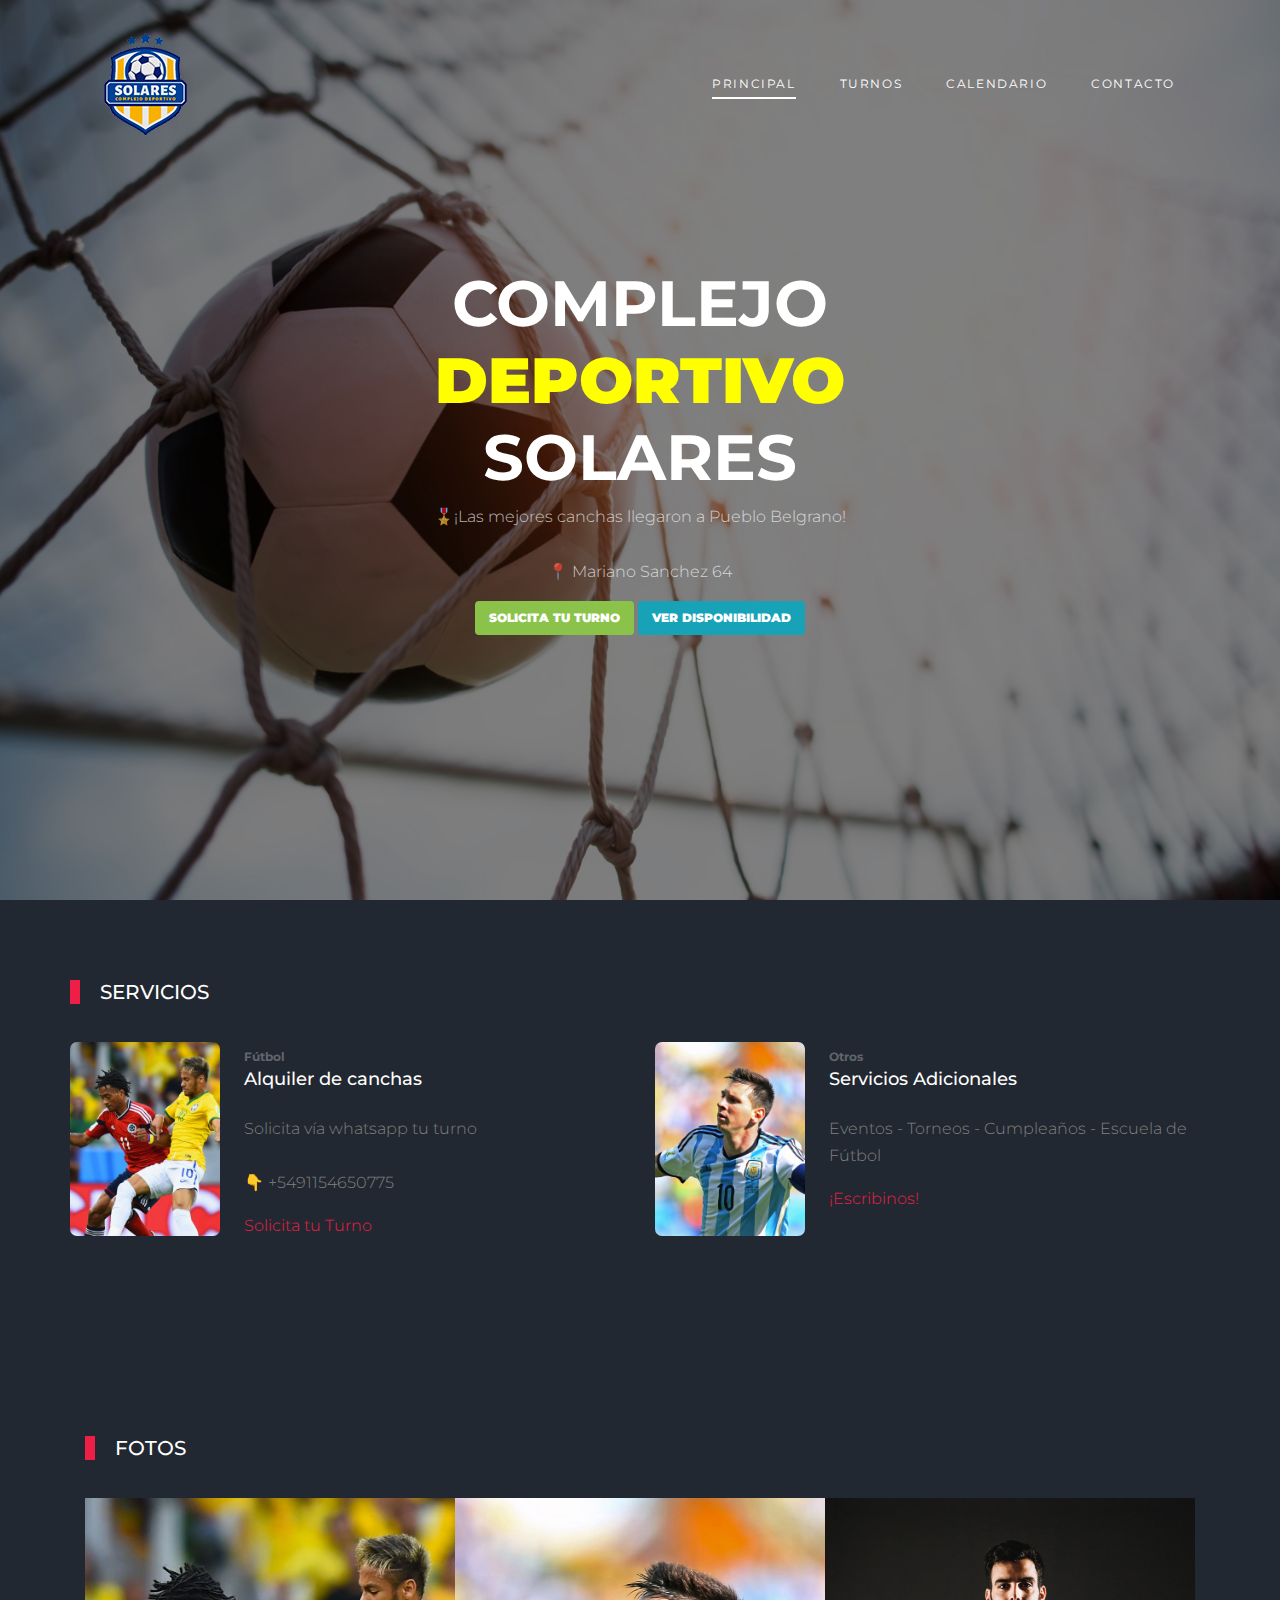
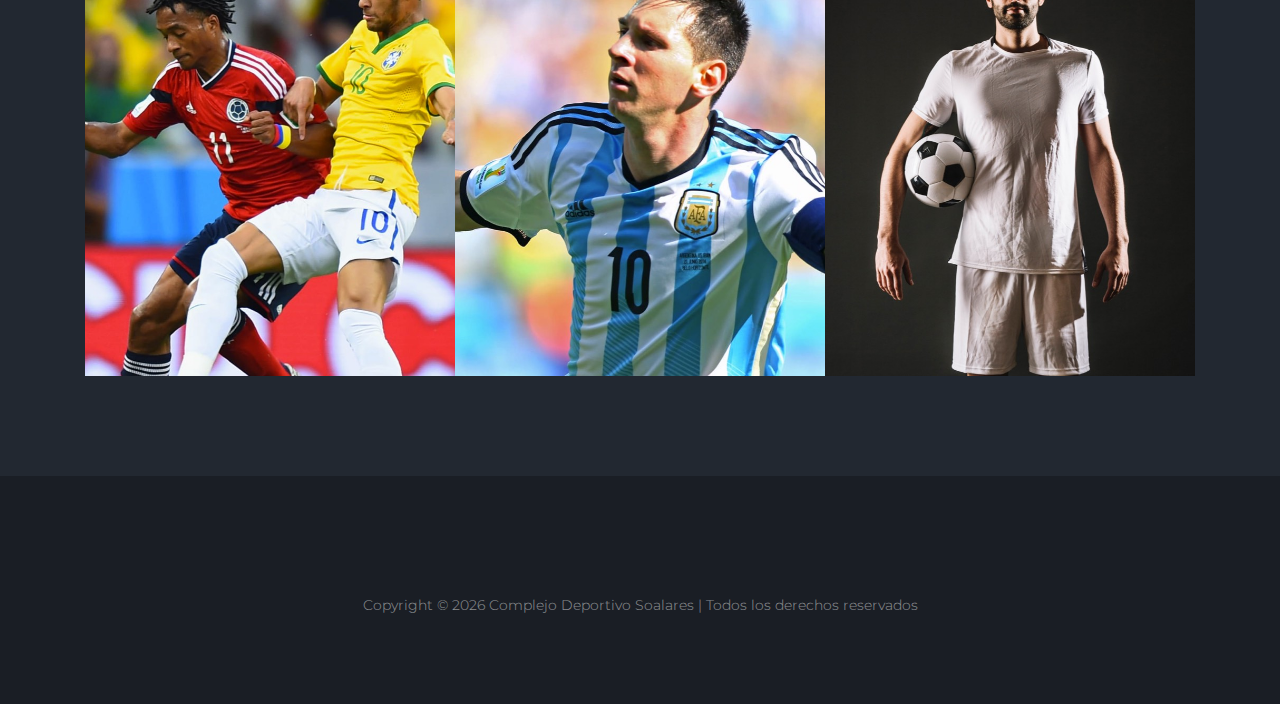
==== index.html @ d0547362 "Add All Project - Complejo Deportivo Solares" ====
<!DOCTYPE html>
<html lang="en">

<head>
  <title>Complejo Deportivo Solares</title>
  <meta charset="utf-8">
  <meta name="viewport" content="width=device-width, initial-scale=1, shrink-to-fit=no">


  <link href="https://fonts.googleapis.com/css2?family=Montserrat:wght@400;700&display=swap" rel="stylesheet">

  <link rel="stylesheet" href="fonts/icomoon/style.css">

  <link rel="stylesheet" href="css/bootstrap/bootstrap.css">
  <link rel="stylesheet" href="css/jquery-ui.css">
  <link rel="stylesheet" href="css/owl.carousel.min.css">
  <link rel="stylesheet" href="css/owl.theme.default.min.css">
  <link rel="stylesheet" href="css/owl.theme.default.min.css">

  <link rel="stylesheet" href="css/jquery.fancybox.min.css">

  <link rel="stylesheet" href="css/bootstrap-datepicker.css">

  <link rel="stylesheet" href="fonts/flaticon/font/flaticon.css">

  <link rel="stylesheet" href="css/aos.css">

  <link rel="stylesheet" href="css/style.css">



</head>

<body>

  <div class="site-wrap">

    <div class="site-mobile-menu site-navbar-target">
      <div class="site-mobile-menu-header">
        <div class="site-mobile-menu-close">
          <span class="icon-close2 js-menu-toggle"></span>
        </div>
      </div>
      <div class="site-mobile-menu-body"></div>
    </div>


    <header class="site-navbar py-4" role="banner">

      <div class="container">
        <div class="d-flex align-items-center">
          <div class="site-logo">
            <a href="index.html">
              <img src="images/logo120.png" alt="Logo">
            </a>
          </div>

          <div class="ml-auto">
            <nav class="site-navigation position-relative text-right" role="navigation">
              <ul class="site-menu main-menu js-clone-nav mr-auto d-none d-lg-block">
                <li class="active"><a href="index.html" class="nav-link">Principal</a></li>
                <li><a href="https://api.whatsapp.com/send?phone=5491154650775&text=Hola,%20+quisiera+reservar+una+Cancha" class="nav-link" target="_blank">Turnos</a></li>
                <li><a href="calendar.html" class="nav-link" target="_blank">Calendario</a></li>
                <li><a href="contact.html" class="nav-link">Contacto</a></li>
              </ul>
            </nav>

            <a href="#" class="d-inline-block d-lg-none site-menu-toggle js-menu-toggle text-black float-right text-white"><span
                class="icon-menu h3 text-white"></span></a>
          </div>

        </div>
      </div>

    </header>

    <div class="hero overlay" style="background-image: url('images/bg_3.jpg');">
      <div class="container">
        <div class="row align-items-center">
          <div class="col-lg-5 mx-auto text-center">
            <h1 class="text-white">COMPLEJO <strong style="color: yellow">DEPORTIVO</strong> SOLARES</h1>
            <p>🎖️¡Las mejores canchas llegaron a Pueblo Belgrano! <br> <br>
              📍 Mariano Sanchez 64</p>

            <a href="https://api.whatsapp.com/send?phone=5491154650775&text=Hola,%20+quisiera+reservar+una+Cancha" class="btn btn-success" style="color: white" target="_blank"> SOLICITA TU TURNO</a>
            <a href="calendar.html" class="btn btn-info" style="color: white" target="_blank"> VER DISPONIBILIDAD</a>


          </div>
        </div>
      </div>
    </div>

    
    
<!--    <div class="container">
      

      <div class="row">
        <div class="col-lg-12">
          
          <div class="d-flex team-vs">
            <span class="score">4-1</span>
            <div class="team-1 w-50">
              <div class="team-details w-100 text-center">
                <img src="images/logo_1.png" alt="Image" class="img-fluid">
                <h3>LA LEGA <span>(win)</span></h3>
                <ul class="list-unstyled">
                  <li>Anja Landry (7)</li>
                  <li>Eadie Salinas (12)</li>
                  <li>Ashton Allen (10)</li>
                  <li>Baxter Metcalfe (5)</li>
                </ul>
              </div>
            </div>
            <div class="team-2 w-50">
              <div class="team-details w-100 text-center">
                <img src="images/logo_2.png" alt="Image" class="img-fluid">
                <h3>JUVENDU <span>(loss)</span></h3>
                <ul class="list-unstyled">
                  <li>Macauly Green (3)</li>
                  <li>Arham Stark (8)</li>
                  <li>Stephan Murillo (9)</li>
                  <li>Ned Ritter (5)</li>
                </ul>
              </div>
            </div>
          </div>
        </div>
      </div>
    </div>-->

    <div class="container site-section">
      <div class="row">
        <div class="col-6 title-section">
          <h2 class="heading">SERVICIOS</h2>
        </div>
      </div>
      <div class="row">
        <div class="col-lg-6">
          <div class="custom-media d-flex">
            <div class="img mr-4">
              <img src="images/img_1.jpg" alt="Image" class="img-fluid">
            </div>
            <div class="text">
              <span class="meta">Fútbol</span>
              <h3 class="mb-4"><a href="#">Alquiler de canchas</a></h3>
              <p>Solicita vía whatsapp tu turno <br><br>
                👇 +5491154650775</p>
              <p><a href="https://api.whatsapp.com/send?phone=5491154650775&text=Hola,%20+quisiera+reservar+una+Cancha" target="_blank">Solicita tu Turno</a></p>
            </div>
          </div>
        </div>
        <div class="col-lg-6">
          <div class="custom-media d-flex">
            <div class="img mr-4">
              <img src="images/img_3.jpg" alt="Image" class="img-fluid">
            </div>
            <div class="text">
              <span class="meta">Otros</span>
              <h3 class="mb-4"><a href="#">Servicios Adicionales</a></h3>
              <p>Eventos - Torneos - Cumpleaños - Escuela de Fútbol</p>
              <p><a href="https://api.whatsapp.com/send?phone=5491154650775&text=Hola,%20+quisiera+consultar+por" target="_blank">¡Escribinos!</a></p>
            </div>
          </div>
        </div>
      </div>
    </div>
  

    <div class="latest-news">
      <div class="container">
        <div class="row">
          <div class="col-12 title-section">
            <h2 class="heading">FOTOS</h2>
          </div>
        </div>
        <div class="row no-gutters">
          <div class="col-md-4">
            <div class="post-entry">
              <a>
                <img src="images/img_1.jpg" alt="Image" class="img-fluid">
              </a>
            </div>
          </div>
          <div class="col-md-4">
            <div class="post-entry">
              <a>
                <img src="images/img_3.jpg" alt="Image" class="img-fluid">
              </a>
            </div>
          </div>
          <div class="col-md-4">
            <div class="post-entry">
              <a>
                <img src="images/img_2.jpg" alt="Image" class="img-fluid">
              </a>
            </div>
          </div>
        </div>

      </div>
    </div>
    
<!--    <div class="site-section bg-dark">
      <div class="container">
        <div class="row">
          <div class="col-lg-6">
            <div class="widget-next-match">
              <div class="widget-title">
                <h3>Next Match</h3>
              </div>
              <div class="widget-body mb-3">
                <div class="widget-vs">
                  <div class="d-flex align-items-center justify-content-around justify-content-between w-100">
                    <div class="team-1 text-center">
                      <img src="images/logo_1.png" alt="Image">
                      <h3>Football League</h3>
                    </div>
                    <div>
                      <span class="vs"><span>VS</span></span>
                    </div>
                    <div class="team-2 text-center">
                      <img src="images/logo_2.png" alt="Image">
                      <h3>Soccer</h3>
                    </div>
                  </div>
                </div>
              </div>

              <div class="text-center widget-vs-contents mb-4">
                <h4>World Cup League</h4>
                <p class="mb-5">
                  <span class="d-block">December 20th, 2020</span>
                  <span class="d-block">9:30 AM GMT+0</span>
                  <strong class="text-primary">New Euro Arena</strong>
                </p>

                <div id="date-countdown2" class="pb-1"></div>
              </div>
            </div>
          </div>
          <div class="col-lg-6">
            
            <div class="widget-next-match">
              <table class="table custom-table">
                <thead>
                  <tr>
                    <th>P</th>
                    <th>Team</th>
                    <th>W</th>
                    <th>D</th>
                    <th>L</th>
                    <th>PTS</th>
                  </tr>
                </thead>
                <tbody>
                  <tr>
                    <td>1</td>
                    <td><strong class="text-white">Football League</strong></td>
                    <td>22</td>
                    <td>3</td>
                    <td>2</td>
                    <td>140</td>
                  </tr>
                  <tr>
                    <td>2</td>
                    <td><strong class="text-white">Soccer</strong></td>
                    <td>22</td>
                    <td>3</td>
                    <td>2</td>
                    <td>140</td>
                  </tr>
                  <tr>
                    <td>3</td>
                    <td><strong class="text-white">Juvendo</strong></td>
                    <td>22</td>
                    <td>3</td>
                    <td>2</td>
                    <td>140</td>
                  </tr>
                  <tr>
                    <td>4</td>
                    <td><strong class="text-white">French Football League</strong></td>
                    <td>22</td>
                    <td>3</td>
                    <td>2</td>
                    <td>140</td>
                  </tr>
                  <tr>
                    <td>5</td>
                    <td><strong class="text-white">Legia Abante</strong></td>
                    <td>22</td>
                    <td>3</td>
                    <td>2</td>
                    <td>140</td>
                  </tr>
                  <tr>
                    <td>6</td>
                    <td><strong class="text-white">Gliwice League</strong></td>
                    <td>22</td>
                    <td>3</td>
                    <td>2</td>
                    <td>140</td>
                  </tr>
                  <tr>
                    <td>7</td>
                    <td><strong class="text-white">Cornika</strong></td>
                    <td>22</td>
                    <td>3</td>
                    <td>2</td>
                    <td>140</td>
                  </tr>
                  <tr>
                    <td>8</td>
                    <td><strong class="text-white">Gravity Smash</strong></td>
                    <td>22</td>
                    <td>3</td>
                    <td>2</td>
                    <td>140</td>
                  </tr>
                </tbody>
              </table>
            </div>

          </div>
        </div>
      </div>
    </div> &lt;!&ndash; .site-section &ndash;&gt;

    <div class="site-section">
      <div class="container">
        <div class="row">
          <div class="col-6 title-section">
            <h2 class="heading">Videos</h2>
          </div>
          <div class="col-6 text-right">
            <div class="custom-nav">
            <a href="#" class="js-custom-prev-v2"><span class="icon-keyboard_arrow_left"></span></a>
            <span></span>
            <a href="#" class="js-custom-next-v2"><span class="icon-keyboard_arrow_right"></span></a>
            </div>
          </div>
        </div>


        <div class="owl-4-slider owl-carousel">
          <div class="item">
            <div class="video-media">
              <img src="images/img_1.jpg" alt="Image" class="img-fluid">
              <a href="https://vimeo.com/139714818" class="d-flex play-button align-items-center" data-fancybox>
                <span class="icon mr-3">
                  <span class="icon-play"></span>
                </span>
                <div class="caption">
                  <h3 class="m-0">Dogba set for Juvendu return?</h3>
                </div>
              </a>
            </div>
          </div>
          <div class="item">
            <div class="video-media">
              <img src="images/img_2.jpg" alt="Image" class="img-fluid">
              <a href="https://vimeo.com/139714818" class="d-flex play-button align-items-center" data-fancybox>
                <span class="icon mr-3">
                  <span class="icon-play"></span>
                </span>
                <div class="caption">
                  <h3 class="m-0">Kai Nets Double To Secure Comfortable Away Win</h3>
                </div>
              </a>
            </div>
          </div>
          <div class="item">
            <div class="video-media">
              <img src="images/img_3.jpg" alt="Image" class="img-fluid">
              <a href="https://vimeo.com/139714818" class="d-flex play-button align-items-center" data-fancybox>
                <span class="icon mr-3">
                  <span class="icon-play"></span>
                </span>
                <div class="caption">
                  <h3 class="m-0">Romolu to stay at Real Nadrid?</h3>
                </div>
              </a>
            </div>
          </div>

          <div class="item">
            <div class="video-media">
              <img src="images/img_1.jpg" alt="Image" class="img-fluid">
              <a href="https://vimeo.com/139714818" class="d-flex play-button align-items-center" data-fancybox>
                <span class="icon mr-3">
                  <span class="icon-play"></span>
                </span>
                <div class="caption">
                  <h3 class="m-0">Dogba set for Juvendu return?</h3>
                </div>
              </a>
            </div>
          </div>
          <div class="item">
            <div class="video-media">
              <img src="images/img_2.jpg" alt="Image" class="img-fluid">
              <a href="https://vimeo.com/139714818" class="d-flex play-button align-items-center" data-fancybox>
                <span class="icon mr-3">
                  <span class="icon-play"></span>
                </span>
                <div class="caption">
                  <h3 class="m-0">Kai Nets Double To Secure Comfortable Away Win</h3>
                </div>
              </a>
            </div>
          </div>
          <div class="item">
            <div class="video-media">
              <img src="images/img_3.jpg" alt="Image" class="img-fluid">
              <a href="https://vimeo.com/139714818" class="d-flex play-button align-items-center" data-fancybox>
                <span class="icon mr-3">
                  <span class="icon-play"></span>
                </span>
                <div class="caption">
                  <h3 class="m-0">Romolu to stay at Real Nadrid?</h3>
                </div>
              </a>
            </div>
          </div>

        </div>

      </div>
    </div>-->



    <footer class="footer-section">
      <div class="container">
        <!--<div class="row">
          <div class="col-lg-3">
            <div class="widget mb-3">
              <h3>News</h3>
              <ul class="list-unstyled links">
                <li><a href="#">All</a></li>
                <li><a href="#">Club News</a></li>
                <li><a href="#">Media Center</a></li>
                <li><a href="#">Video</a></li>
                <li><a href="#">RSS</a></li>
              </ul>
            </div>
          </div>
          <div class="col-lg-3">
            <div class="widget mb-3">
              <h3>Tickets</h3>
              <ul class="list-unstyled links">
                <li><a href="#">Online Ticket</a></li>
                <li><a href="#">Payment and Prices</a></li>
                <li><a href="#">Contact &amp; Booking</a></li>
                <li><a href="#">Tickets</a></li>
                <li><a href="#">Coupon</a></li>
              </ul>
            </div>
          </div>
          <div class="col-lg-3">
            <div class="widget mb-3">
              <h3>Matches</h3>
              <ul class="list-unstyled links">
                <li><a href="#">Standings</a></li>
                <li><a href="#">World Cup</a></li>
                <li><a href="#">La Lega</a></li>
                <li><a href="#">Hyper Cup</a></li>
                <li><a href="#">World League</a></li>
              </ul>
            </div>
          </div>

          <div class="col-lg-3">
            <div class="widget mb-3">
              <h3>Social</h3>
              <ul class="list-unstyled links">
                <li><a href="#">Twitter</a></li>
                <li><a href="#">Facebook</a></li>
                <li><a href="#">Instagram</a></li>
                <li><a href="#">Youtube</a></li>
              </ul>
            </div>
          </div>

        </div>-->

        <div class="row text-center">
          <div class="col-md-12">
            <div class=" pt-5">
              <p>
                <!-- Link back to Colorlib can't be removed. Template is licensed under CC BY 3.0. -->
                Copyright &copy;
                <script>
                  document.write(new Date().getFullYear());
                </script>
                Complejo Deportivo Soalares | Todos los derechos reservados
              </p>
            </div>
          </div>

        </div>
      </div>
    </footer>



  </div>
  <!-- .site-wrap -->

  <script src="js/jquery-3.3.1.min.js"></script>
  <script src="js/jquery-migrate-3.0.1.min.js"></script>
  <script src="js/jquery-ui.js"></script>
  <script src="js/popper.min.js"></script>
  <script src="js/bootstrap.min.js"></script>
  <script src="js/owl.carousel.min.js"></script>
  <script src="js/jquery.stellar.min.js"></script>
  <script src="js/jquery.countdown.min.js"></script>
  <script src="js/bootstrap-datepicker.min.js"></script>
  <script src="js/jquery.easing.1.3.js"></script>
  <script src="js/aos.js"></script>
  <script src="js/jquery.fancybox.min.js"></script>
  <script src="js/jquery.sticky.js"></script>
  <script src="js/jquery.mb.YTPlayer.min.js"></script>


  <script src="js/main.js"></script>

</body>

</html>
---- fonts/icomoon/style.css ----
@font-face {
  font-family: 'icomoon';
  src:  url('fonts/icomoon.eot?10si43');
  src:  url('fonts/icomoon.eot?10si43#iefix') format('embedded-opentype'),
    url('fonts/icomoon.ttf?10si43') format('truetype'),
    url('fonts/icomoon.woff?10si43') format('woff'),
    url('fonts/icomoon.svg?10si43#icomoon') format('svg');
  font-weight: normal;
  font-style: normal;
}

[class^="icon-"], [class*=" icon-"] {
  /* use !important to prevent issues with browser extensions that change fonts */
  font-family: 'icomoon' !important;
  speak: none;
  font-style: normal;
  font-weight: normal;
  font-variant: normal;
  text-transform: none;
  line-height: 1;

  /* Better Font Rendering =========== */
  -webkit-font-smoothing: antialiased;
  -moz-osx-font-smoothing: grayscale;
}

.icon-asterisk:before {
  content: "\f069";
}
.icon-plus:before {
  content: "\f067";
}
.icon-question:before {
  content: "\f128";
}
.icon-minus:before {
  content: "\f068";
}
.icon-glass:before {
  content: "\f000";
}
.icon-music:before {
  content: "\f001";
}
.icon-search:before {
  content: "\f002";
}
.icon-envelope-o:before {
  content: "\f003";
}
.icon-heart:before {
  content: "\f004";
}
.icon-star:before {
  content: "\f005";
}
.icon-star-o:before {
  content: "\f006";
}
.icon-user:before {
  content: "\f007";
}
.icon-film:before {
  content: "\f008";
}
.icon-th-large:before {
  content: "\f009";
}
.icon-th:before {
  content: "\f00a";
}
.icon-th-list:before {
  content: "\f00b";
}
.icon-check:before {
  content: "\f00c";
}
.icon-close:before {
  content: "\f00d";
}
.icon-remove:before {
  content: "\f00d";
}
.icon-times:before {
  content: "\f00d";
}
.icon-search-plus:before {
  content: "\f00e";
}
.icon-search-minus:before {
  content: "\f010";
}
.icon-power-off:before {
  content: "\f011";
}
.icon-signal:before {
  content: "\f012";
}
.icon-cog:before {
  content: "\f013";
}
.icon-gear:before {
  content: "\f013";
}
.icon-trash-o:before {
  content: "\f014";
}
.icon-home:before {
  content: "\f015";
}
.icon-file-o:before {
  content: "\f016";
}
.icon-clock-o:before {
  content: "\f017";
}
.icon-road:before {
  content: "\f018";
}
.icon-download:before {
  content: "\f019";
}
.icon-arrow-circle-o-down:before {
  content: "\f01a";
}
.icon-arrow-circle-o-up:before {
  content: "\f01b";
}
.icon-inbox:before {
  content: "\f01c";
}
.icon-play-circle-o:before {
  content: "\f01d";
}
.icon-repeat:before {
  content: "\f01e";
}
.icon-rotate-right:before {
  content: "\f01e";
}
.icon-refresh:before {
  content: "\f021";
}
.icon-list-alt:before {
  content: "\f022";
}
.icon-lock:before {
  content: "\f023";
}
.icon-flag:before {
  content: "\f024";
}
.icon-headphones:before {
  content: "\f025";
}
.icon-volume-off:before {
  content: "\f026";
}
.icon-volume-down:before {
  content: "\f027";
}
.icon-volume-up:before {
  content: "\f028";
}
.icon-qrcode:before {
  content: "\f029";
}
.icon-barcode:before {
  content: "\f02a";
}
.icon-tag:before {
  content: "\f02b";
}
.icon-tags:before {
  content: "\f02c";
}
.icon-book:before {
  content: "\f02d";
}
.icon-bookmark:before {
  content: "\f02e";
}
.icon-print:before {
  content: "\f02f";
}
.icon-camera:before {
  content: "\f030";
}
.icon-font:before {
  content: "\f031";
}
.icon-bold:before {
  content: "\f032";
}
.icon-italic:before {
  content: "\f033";
}
.icon-text-height:before {
  content: "\f034";
}
.icon-text-width:before {
  content: "\f035";
}
.icon-align-left:before {
  content: "\f036";
}
.icon-align-center:before {
  content: "\f037";
}
.icon-align-right:before {
  content: "\f038";
}
.icon-align-justify:before {
  content: "\f039";
}
.icon-list:before {
  content: "\f03a";
}
.icon-dedent:before {
  content: "\f03b";
}
.icon-outdent:before {
  content: "\f03b";
}
.icon-indent:before {
  content: "\f03c";
}
.icon-video-camera:before {
  content: "\f03d";
}
.icon-image:before {
  content: "\f03e";
}
.icon-photo:before {
  content: "\f03e";
}
.icon-picture-o:before {
  content: "\f03e";
}
.icon-pencil:before {
  content: "\f040";
}
.icon-map-marker:before {
  content: "\f041";
}
.icon-adjust:before {
  content: "\f042";
}
.icon-tint:before {
  content: "\f043";
}
.icon-edit:before {
  content: "\f044";
}
.icon-pencil-square-o:before {
  content: "\f044";
}
.icon-share-square-o:before {
  content: "\f045";
}
.icon-check-square-o:before {
  content: "\f046";
}
.icon-arrows:before {
  content: "\f047";
}
.icon-step-backward:before {
  content: "\f048";
}
.icon-fast-backward:before {
  content: "\f049";
}
.icon-backward:before {
  content: "\f04a";
}
.icon-play:before {
  content: "\f04b";
}
.icon-pause:before {
  content: "\f04c";
}
.icon-stop:before {
  content: "\f04d";
}
.icon-forward:before {
  content: "\f04e";
}
.icon-fast-forward:before {
  content: "\f050";
}
.icon-step-forward:before {
  content: "\f051";
}
.icon-eject:before {
  content: "\f052";
}
.icon-chevron-left:before {
  content: "\f053";
}
.icon-chevron-right:before {
  content: "\f054";
}
.icon-plus-circle:before {
  content: "\f055";
}
.icon-minus-circle:before {
  content: "\f056";
}
.icon-times-circle:before {
  content: "\f057";
}
.icon-check-circle:before {
  content: "\f058";
}
.icon-question-circle:before {
  content: "\f059";
}
.icon-info-circle:before {
  content: "\f05a";
}
.icon-crosshairs:before {
  content: "\f05b";
}
.icon-times-circle-o:before {
  content: "\f05c";
}
.icon-check-circle-o:before {
  content: "\f05d";
}
.icon-ban:before {
  content: "\f05e";
}
.icon-arrow-left:before {
  content: "\f060";
}
.icon-arrow-right:before {
  content: "\f061";
}
.icon-arrow-up:before {
  content: "\f062";
}
.icon-arrow-down:before {
  content: "\f063";
}
.icon-mail-forward:before {
  content: "\f064";
}
.icon-share:before {
  content: "\f064";
}
.icon-expand:before {
  content: "\f065";
}
.icon-compress:before {
  content: "\f066";
}
.icon-exclamation-circle:before {
  content: "\f06a";
}
.icon-gift:before {
  content: "\f06b";
}
.icon-leaf:before {
  content: "\f06c";
}
.icon-fire:before {
  content: "\f06d";
}
.icon-eye:before {
  content: "\f06e";
}
.icon-eye-slash:before {
  content: "\f070";
}
.icon-exclamation-triangle:before {
  content: "\f071";
}
.icon-warning:before {
  content: "\f071";
}
.icon-plane:before {
  content: "\f072";
}
.icon-calendar:before {
  content: "\f073";
}
.icon-random:before {
  content: "\f074";
}
.icon-comment:before {
  content: "\f075";
}
.icon-magnet:before {
  content: "\f076";
}
.icon-chevron-up:before {
  content: "\f077";
}
.icon-chevron-down:before {
  content: "\f078";
}
.icon-retweet:before {
  content: "\f079";
}
.icon-shopping-cart:before {
  content: "\f07a";
}
.icon-folder:before {
  content: "\f07b";
}
.icon-folder-open:before {
  content: "\f07c";
}
.icon-arrows-v:before {
  content: "\f07d";
}
.icon-arrows-h:before {
  content: "\f07e";
}
.icon-bar-chart:before {
  content: "\f080";
}
.icon-bar-chart-o:before {
  content: "\f080";
}
.icon-twitter-square:before {
  content: "\f081";
}
.icon-facebook-square:before {
  content: "\f082";
}
.icon-camera-retro:before {
  content: "\f083";
}
.icon-key:before {
  content: "\f084";
}
.icon-cogs:before {
  content: "\f085";
}
.icon-gears:before {
  content: "\f085";
}
.icon-comments:before {
  content: "\f086";
}
.icon-thumbs-o-up:before {
  content: "\f087";
}
.icon-thumbs-o-down:before {
  content: "\f088";
}
.icon-star-half:before {
  content: "\f089";
}
.icon-heart-o:before {
  content: "\f08a";
}
.icon-sign-out:before {
  content: "\f08b";
}
.icon-linkedin-square:before {
  content: "\f08c";
}
.icon-thumb-tack:before {
  content: "\f08d";
}
.icon-external-link:before {
  content: "\f08e";
}
.icon-sign-in:before {
  content: "\f090";
}
.icon-trophy:before {
  content: "\f091";
}
.icon-github-square:before {
  content: "\f092";
}
.icon-upload:before {
  content: "\f093";
}
.icon-lemon-o:before {
  content: "\f094";
}
.icon-phone:before {
  content: "\f095";
}
.icon-square-o:before {
  content: "\f096";
}
.icon-bookmark-o:before {
  content: "\f097";
}
.icon-phone-square:before {
  content: "\f098";
}
.icon-twitter:before {
  content: "\f099";
}
.icon-facebook:before {
  content: "\f09a";
}
.icon-facebook-f:before {
  content: "\f09a";
}
.icon-github:before {
  content: "\f09b";
}
.icon-unlock:before {
  content: "\f09c";
}
.icon-credit-card:before {
  content: "\f09d";
}
.icon-feed:before {
  content: "\f09e";
}
.icon-rss:before {
  content: "\f09e";
}
.icon-hdd-o:before {
  content: "\f0a0";
}
.icon-bullhorn:before {
  content: "\f0a1";
}
.icon-bell-o:before {
  content: "\f0a2";
}
.icon-certificate:before {
  content: "\f0a3";
}
.icon-hand-o-right:before {
  content: "\f0a4";
}
.icon-hand-o-left:before {
  content: "\f0a5";
}
.icon-hand-o-up:before {
  content: "\f0a6";
}
.icon-hand-o-down:before {
  content: "\f0a7";
}
.icon-arrow-circle-left:before {
  content: "\f0a8";
}
.icon-arrow-circle-right:before {
  content: "\f0a9";
}
.icon-arrow-circle-up:before {
  content: "\f0aa";
}
.icon-arrow-circle-down:before {
  content: "\f0ab";
}
.icon-globe:before {
  content: "\f0ac";
}
.icon-wrench:before {
  content: "\f0ad";
}
.icon-tasks:before {
  content: "\f0ae";
}
.icon-filter:before {
  content: "\f0b0";
}
.icon-briefcase:before {
  content: "\f0b1";
}
.icon-arrows-alt:before {
  content: "\f0b2";
}
.icon-group:before {
  content: "\f0c0";
}
.icon-users:before {
  content: "\f0c0";
}
.icon-chain:before {
  content: "\f0c1";
}
.icon-link:before {
  content: "\f0c1";
}
.icon-cloud:before {
  content: "\f0c2";
}
.icon-flask:before {
  content: "\f0c3";
}
.icon-cut:before {
  content: "\f0c4";
}
.icon-scissors:before {
  content: "\f0c4";
}
.icon-copy:before {
  content: "\f0c5";
}
.icon-files-o:before {
  content: "\f0c5";
}
.icon-paperclip:before {
  content: "\f0c6";
}
.icon-floppy-o:before {
  content: "\f0c7";
}
.icon-save:before {
  content: "\f0c7";
}
.icon-square:before {
  content: "\f0c8";
}
.icon-bars:before {
  content: "\f0c9";
}
.icon-navicon:before {
  content: "\f0c9";
}
.icon-reorder:before {
  content: "\f0c9";
}
.icon-list-ul:before {
  content: "\f0ca";
}
.icon-list-ol:before {
  content: "\f0cb";
}
.icon-strikethrough:before {
  content: "\f0cc";
}
.icon-underline:before {
  content: "\f0cd";
}
.icon-table:before {
  content: "\f0ce";
}
.icon-magic:before {
  content: "\f0d0";
}
.icon-truck:before {
  content: "\f0d1";
}
.icon-pinterest:before {
  content: "\f0d2";
}
.icon-pinterest-square:before {
  content: "\f0d3";
}
.icon-google-plus-square:before {
  content: "\f0d4";
}
.icon-google-plus:before {
  content: "\f0d5";
}
.icon-money:before {
  content: "\f0d6";
}
.icon-caret-down:before {
  content: "\f0d7";
}
.icon-caret-up:before {
  content: "\f0d8";
}
.icon-caret-left:before {
  content: "\f0d9";
}
.icon-caret-right:before {
  content: "\f0da";
}
.icon-columns:before {
  content: "\f0db";
}
.icon-sort:before {
  content: "\f0dc";
}
.icon-unsorted:before {
  content: "\f0dc";
}
.icon-sort-desc:before {
  content: "\f0dd";
}
.icon-sort-down:before {
  content: "\f0dd";
}
.icon-sort-asc:before {
  content: "\f0de";
}
.icon-sort-up:before {
  content: "\f0de";
}
.icon-envelope:before {
  content: "\f0e0";
}
.icon-linkedin:before {
  content: "\f0e1";
}
.icon-rotate-left:before {
  content: "\f0e2";
}
.icon-undo:before {
  content: "\f0e2";
}
.icon-gavel:before {
  content: "\f0e3";
}
.icon-legal:before {
  content: "\f0e3";
}
.icon-dashboard:before {
  content: "\f0e4";
}
.icon-tachometer:before {
  content: "\f0e4";
}
.icon-comment-o:before {
  content: "\f0e5";
}
.icon-comments-o:before {
  content: "\f0e6";
}
.icon-bolt:before {
  content: "\f0e7";
}
.icon-flash:before {
  content: "\f0e7";
}
.icon-sitemap:before {
  content: "\f0e8";
}
.icon-umbrella:before {
  content: "\f0e9";
}
.icon-clipboard:before {
  content: "\f0ea";
}
.icon-paste:before {
  content: "\f0ea";
}
.icon-lightbulb-o:before {
  content: "\f0eb";
}
.icon-exchange:before {
  content: "\f0ec";
}
.icon-cloud-download:before {
  content: "\f0ed";
}
.icon-cloud-upload:before {
  content: "\f0ee";
}
.icon-user-md:before {
  content: "\f0f0";
}
.icon-stethoscope:before {
  content: "\f0f1";
}
.icon-suitcase:before {
  content: "\f0f2";
}
.icon-bell:before {
  content: "\f0f3";
}
.icon-coffee:before {
  content: "\f0f4";
}
.icon-cutlery:before {
  content: "\f0f5";
}
.icon-file-text-o:before {
  content: "\f0f6";
}
.icon-building-o:before {
  content: "\f0f7";
}
.icon-hospital-o:before {
  content: "\f0f8";
}
.icon-ambulance:before {
  content: "\f0f9";
}
.icon-medkit:before {
  content: "\f0fa";
}
.icon-fighter-jet:before {
  content: "\f0fb";
}
.icon-beer:before {
  content: "\f0fc";
}
.icon-h-square:before {
  content: "\f0fd";
}
.icon-plus-square:before {
  content: "\f0fe";
}
.icon-angle-double-left:before {
  content: "\f100";
}
.icon-angle-double-right:before {
  content: "\f101";
}
.icon-angle-double-up:before {
  content: "\f102";
}
.icon-angle-double-down:before {
  content: "\f103";
}
.icon-angle-left:before {
  content: "\f104";
}
.icon-angle-right:before {
  content: "\f105";
}
.icon-angle-up:before {
  content: "\f106";
}
.icon-angle-down:before {
  content: "\f107";
}
.icon-desktop:before {
  content: "\f108";
}
.icon-laptop:before {
  content: "\f109";
}
.icon-tablet:before {
  content: "\f10a";
}
.icon-mobile:before {
  content: "\f10b";
}
.icon-mobile-phone:before {
  content: "\f10b";
}
.icon-circle-o:before {
  content: "\f10c";
}
.icon-quote-left:before {
  content: "\f10d";
}
.icon-quote-right:before {
  content: "\f10e";
}
.icon-spinner:before {
  content: "\f110";
}
.icon-circle:before {
  content: "\f111";
}
.icon-mail-reply:before {
  content: "\f112";
}
.icon-reply:before {
  content: "\f112";
}
.icon-github-alt:before {
  content: "\f113";
}
.icon-folder-o:before {
  content: "\f114";
}
.icon-folder-open-o:before {
  content: "\f115";
}
.icon-smile-o:before {
  content: "\f118";
}
.icon-frown-o:before {
  content: "\f119";
}
.icon-meh-o:before {
  content: "\f11a";
}
.icon-gamepad:before {
  content: "\f11b";
}
.icon-keyboard-o:before {
  content: "\f11c";
}
.icon-flag-o:before {
  content: "\f11d";
}
.icon-flag-checkered:before {
  content: "\f11e";
}
.icon-terminal:before {
  content: "\f120";
}
.icon-code:before {
  content: "\f121";
}
.icon-mail-reply-all:before {
  content: "\f122";
}
.icon-reply-all:before {
  content: "\f122";
}
.icon-star-half-empty:before {
  content: "\f123";
}
.icon-star-half-full:before {
  content: "\f123";
}
.icon-star-half-o:before {
  content: "\f123";
}
.icon-location-arrow:before {
  content: "\f124";
}
.icon-crop:before {
  content: "\f125";
}
.icon-code-fork:before {
  content: "\f126";
}
.icon-chain-broken:before {
  content: "\f127";
}
.icon-unlink:before {
  content: "\f127";
}
.icon-info:before {
  content: "\f129";
}
.icon-exclamation:before {
  content: "\f12a";
}
.icon-superscript:before {
  content: "\f12b";
}
.icon-subscript:before {
  content: "\f12c";
}
.icon-eraser:before {
  content: "\f12d";
}
.icon-puzzle-piece:before {
  content: "\f12e";
}
.icon-microphone:before {
  content: "\f130";
}
.icon-microphone-slash:before {
  content: "\f131";
}
.icon-shield:before {
  content: "\f132";
}
.icon-calendar-o:before {
  content: "\f133";
}
.icon-fire-extinguisher:before {
  content: "\f134";
}
.icon-rocket:before {
  content: "\f135";
}
.icon-maxcdn:before {
  content: "\f136";
}
.icon-chevron-circle-left:before {
  content: "\f137";
}
.icon-chevron-circle-right:before {
  content: "\f138";
}
.icon-chevron-circle-up:before {
  content: "\f139";
}
.icon-chevron-circle-down:before {
  content: "\f13a";
}
.icon-html5:before {
  content: "\f13b";
}
.icon-css3:before {
  content: "\f13c";
}
.icon-anchor:before {
  content: "\f13d";
}
.icon-unlock-alt:before {
  content: "\f13e";
}
.icon-bullseye:before {
  content: "\f140";
}
.icon-ellipsis-h:before {
  content: "\f141";
}
.icon-ellipsis-v:before {
  content: "\f142";
}
.icon-rss-square:before {
  content: "\f143";
}
.icon-play-circle:before {
  content: "\f144";
}
.icon-ticket:before {
  content: "\f145";
}
.icon-minus-square:before {
  content: "\f146";
}
.icon-minus-square-o:before {
  content: "\f147";
}
.icon-level-up:before {
  content: "\f148";
}
.icon-level-down:before {
  content: "\f149";
}
.icon-check-square:before {
  content: "\f14a";
}
.icon-pencil-square:before {
  content: "\f14b";
}
.icon-external-link-square:before {
  content: "\f14c";
}
.icon-share-square:before {
  content: "\f14d";
}
.icon-compass:before {
  content: "\f14e";
}
.icon-caret-square-o-down:before {
  content: "\f150";
}
.icon-toggle-down:before {
  content: "\f150";
}
.icon-caret-square-o-up:before {
  content: "\f151";
}
.icon-toggle-up:before {
  content: "\f151";
}
.icon-caret-square-o-right:before {
  content: "\f152";
}
.icon-toggle-right:before {
  content: "\f152";
}
.icon-eur:before {
  content: "\f153";
}
.icon-euro:before {
  content: "\f153";
}
.icon-gbp:before {
  content: "\f154";
}
.icon-dollar:before {
  content: "\f155";
}
.icon-usd:before {
  content: "\f155";
}
.icon-inr:before {
  content: "\f156";
}
.icon-rupee:before {
  content: "\f156";
}
.icon-cny:before {
  content: "\f157";
}
.icon-jpy:before {
  content: "\f157";
}
.icon-rmb:before {
  content: "\f157";
}
.icon-yen:before {
  content: "\f157";
}
.icon-rouble:before {
  content: "\f158";
}
.icon-rub:before {
  content: "\f158";
}
.icon-ruble:before {
  content: "\f158";
}
.icon-krw:before {
  content: "\f159";
}
.icon-won:before {
  content: "\f159";
}
.icon-bitcoin:before {
  content: "\f15a";
}
.icon-btc:before {
  content: "\f15a";
}
.icon-file:before {
  content: "\f15b";
}
.icon-file-text:before {
  content: "\f15c";
}
.icon-sort-alpha-asc:before {
  content: "\f15d";
}
.icon-sort-alpha-desc:before {
  content: "\f15e";
}
.icon-sort-amount-asc:before {
  content: "\f160";
}
.icon-sort-amount-desc:before {
  content: "\f161";
}
.icon-sort-numeric-asc:before {
  content: "\f162";
}
.icon-sort-numeric-desc:before {
  content: "\f163";
}
.icon-thumbs-up:before {
  content: "\f164";
}
.icon-thumbs-down:before {
  content: "\f165";
}
.icon-youtube-square:before {
  content: "\f166";
}
.icon-youtube:before {
  content: "\f167";
}
.icon-xing:before {
  content: "\f168";
}
.icon-xing-square:before {
  content: "\f169";
}
.icon-youtube-play:before {
  content: "\f16a";
}
.icon-dropbox:before {
  content: "\f16b";
}
.icon-stack-overflow:before {
  content: "\f16c";
}
.icon-instagram:before {
  content: "\f16d";
}
.icon-flickr:before {
  content: "\f16e";
}
.icon-adn:before {
  content: "\f170";
}
.icon-bitbucket:before {
  content: "\f171";
}
.icon-bitbucket-square:before {
  content: "\f172";
}
.icon-tumblr:before {
  content: "\f173";
}
.icon-tumblr-square:before {
  content: "\f174";
}
.icon-long-arrow-down:before {
  content: "\f175";
}
.icon-long-arrow-up:before {
  content: "\f176";
}
.icon-long-arrow-left:before {
  content: "\f177";
}
.icon-long-arrow-right:before {
  content: "\f178";
}
.icon-apple:before {
  content: "\f179";
}
.icon-windows:before {
  content: "\f17a";
}
.icon-android:before {
  content: "\f17b";
}
.icon-linux:before {
  content: "\f17c";
}
.icon-dribbble:before {
  content: "\f17d";
}
.icon-skype:before {
  content: "\f17e";
}
.icon-foursquare:before {
  content: "\f180";
}
.icon-trello:before {
  content: "\f181";
}
.icon-female:before {
  content: "\f182";
}
.icon-male:before {
  content: "\f183";
}
.icon-gittip:before {
  content: "\f184";
}
.icon-gratipay:before {
  content: "\f184";
}
.icon-sun-o:before {
  content: "\f185";
}
.icon-moon-o:before {
  content: "\f186";
}
.icon-archive:before {
  content: "\f187";
}
.icon-bug:before {
  content: "\f188";
}
.icon-vk:before {
  content: "\f189";
}
.icon-weibo:before {
  content: "\f18a";
}
.icon-renren:before {
  content: "\f18b";
}
.icon-pagelines:before {
  content: "\f18c";
}
.icon-stack-exchange:before {
  content: "\f18d";
}
.icon-arrow-circle-o-right:before {
  content: "\f18e";
}
.icon-arrow-circle-o-left:before {
  content: "\f190";
}
.icon-caret-square-o-left:before {
  content: "\f191";
}
.icon-toggle-left:before {
  content: "\f191";
}
.icon-dot-circle-o:before {
  content: "\f192";
}
.icon-wheelchair:before {
  content: "\f193";
}
.icon-vimeo-square:before {
  content: "\f194";
}
.icon-try:before {
  content: "\f195";
}
.icon-turkish-lira:before {
  content: "\f195";
}
.icon-plus-square-o:before {
  content: "\f196";
}
.icon-space-shuttle:before {
  content: "\f197";
}
.icon-slack:before {
  content: "\f198";
}
.icon-envelope-square:before {
  content: "\f199";
}
.icon-wordpress:before {
  content: "\f19a";
}
.icon-openid:before {
  content: "\f19b";
}
.icon-bank:before {
  content: "\f19c";
}
.icon-institution:before {
  content: "\f19c";
}
.icon-university:before {
  content: "\f19c";
}
.icon-graduation-cap:before {
  content: "\f19d";
}
.icon-mortar-board:before {
  content: "\f19d";
}
.icon-yahoo:before {
  content: "\f19e";
}
.icon-google:before {
  content: "\f1a0";
}
.icon-reddit:before {
  content: "\f1a1";
}
.icon-reddit-square:before {
  content: "\f1a2";
}
.icon-stumbleupon-circle:before {
  content: "\f1a3";
}
.icon-stumbleupon:before {
  content: "\f1a4";
}
.icon-delicious:before {
  content: "\f1a5";
}
.icon-digg:before {
  content: "\f1a6";
}
.icon-pied-piper-pp:before {
  content: "\f1a7";
}
.icon-pied-piper-alt:before {
  content: "\f1a8";
}
.icon-drupal:before {
  content: "\f1a9";
}
.icon-joomla:before {
  content: "\f1aa";
}
.icon-language:before {
  content: "\f1ab";
}
.icon-fax:before {
  content: "\f1ac";
}
.icon-building:before {
  content: "\f1ad";
}
.icon-child:before {
  content: "\f1ae";
}
.icon-paw:before {
  content: "\f1b0";
}
.icon-spoon:before {
  content: "\f1b1";
}
.icon-cube:before {
  content: "\f1b2";
}
.icon-cubes:before {
  content: "\f1b3";
}
.icon-behance:before {
  content: "\f1b4";
}
.icon-behance-square:before {
  content: "\f1b5";
}
.icon-steam:before {
  content: "\f1b6";
}
.icon-steam-square:before {
  content: "\f1b7";
}
.icon-recycle:before {
  content: "\f1b8";
}
.icon-automobile:before {
  content: "\f1b9";
}
.icon-car:before {
  content: "\f1b9";
}
.icon-cab:before {
  content: "\f1ba";
}
.icon-taxi:before {
  content: "\f1ba";
}
.icon-tree:before {
  content: "\f1bb";
}
.icon-spotify:before {
  content: "\f1bc";
}
.icon-deviantart:before {
  content: "\f1bd";
}
.icon-soundcloud:before {
  content: "\f1be";
}
.icon-database:before {
  content: "\f1c0";
}
.icon-file-pdf-o:before {
  content: "\f1c1";
}
.icon-file-word-o:before {
  content: "\f1c2";
}
.icon-file-excel-o:before {
  content: "\f1c3";
}
.icon-file-powerpoint-o:before {
  content: "\f1c4";
}
.icon-file-image-o:before {
  content: "\f1c5";
}
.icon-file-photo-o:before {
  content: "\f1c5";
}
.icon-file-picture-o:before {
  content: "\f1c5";
}
.icon-file-archive-o:before {
  content: "\f1c6";
}
.icon-file-zip-o:before {
  content: "\f1c6";
}
.icon-file-audio-o:before {
  content: "\f1c7";
}
.icon-file-sound-o:before {
  content: "\f1c7";
}
.icon-file-movie-o:before {
  content: "\f1c8";
}
.icon-file-video-o:before {
  content: "\f1c8";
}
.icon-file-code-o:before {
  content: "\f1c9";
}
.icon-vine:before {
  content: "\f1ca";
}
.icon-codepen:before {
  content: "\f1cb";
}
.icon-jsfiddle:before {
  content: "\f1cc";
}
.icon-life-bouy:before {
  content: "\f1cd";
}
.icon-life-buoy:before {
  content: "\f1cd";
}
.icon-life-ring:before {
  content: "\f1cd";
}
.icon-life-saver:before {
  content: "\f1cd";
}
.icon-support:before {
  content: "\f1cd";
}
.icon-circle-o-notch:before {
  content: "\f1ce";
}
.icon-ra:before {
  content: "\f1d0";
}
.icon-rebel:before {
  content: "\f1d0";
}
.icon-resistance:before {
  content: "\f1d0";
}
.icon-empire:before {
  content: "\f1d1";
}
.icon-ge:before {
  content: "\f1d1";
}
.icon-git-square:before {
  content: "\f1d2";
}
.icon-git:before {
  content: "\f1d3";
}
.icon-hacker-news:before {
  content: "\f1d4";
}
.icon-y-combinator-square:before {
  content: "\f1d4";
}
.icon-yc-square:before {
  content: "\f1d4";
}
.icon-tencent-weibo:before {
  content: "\f1d5";
}
.icon-qq:before {
  content: "\f1d6";
}
.icon-wechat:before {
  content: "\f1d7";
}
.icon-weixin:before {
  content: "\f1d7";
}
.icon-paper-plane:before {
  content: "\f1d8";
}
.icon-send:before {
  content: "\f1d8";
}
.icon-paper-plane-o:before {
  content: "\f1d9";
}
.icon-send-o:before {
  content: "\f1d9";
}
.icon-history:before {
  content: "\f1da";
}
.icon-circle-thin:before {
  content: "\f1db";
}
.icon-header:before {
  content: "\f1dc";
}
.icon-paragraph:before {
  content: "\f1dd";
}
.icon-sliders:before {
  content: "\f1de";
}
.icon-share-alt:before {
  content: "\f1e0";
}
.icon-share-alt-square:before {
  content: "\f1e1";
}
.icon-bomb:before {
  content: "\f1e2";
}
.icon-futbol-o:before {
  content: "\f1e3";
}
.icon-soccer-ball-o:before {
  content: "\f1e3";
}
.icon-tty:before {
  content: "\f1e4";
}
.icon-binoculars:before {
  content: "\f1e5";
}
.icon-plug:before {
  content: "\f1e6";
}
.icon-slideshare:before {
  content: "\f1e7";
}
.icon-twitch:before {
  content: "\f1e8";
}
.icon-yelp:before {
  content: "\f1e9";
}
.icon-newspaper-o:before {
  content: "\f1ea";
}
.icon-wifi:before {
  content: "\f1eb";
}
.icon-calculator:before {
  content: "\f1ec";
}
.icon-paypal:before {
  content: "\f1ed";
}
.icon-google-wallet:before {
  content: "\f1ee";
}
.icon-cc-visa:before {
  content: "\f1f0";
}
.icon-cc-mastercard:before {
  content: "\f1f1";
}
.icon-cc-discover:before {
  content: "\f1f2";
}
.icon-cc-amex:before {
  content: "\f1f3";
}
.icon-cc-paypal:before {
  content: "\f1f4";
}
.icon-cc-stripe:before {
  content: "\f1f5";
}
.icon-bell-slash:before {
  content: "\f1f6";
}
.icon-bell-slash-o:before {
  content: "\f1f7";
}
.icon-trash:before {
  content: "\f1f8";
}
.icon-copyright:before {
  content: "\f1f9";
}
.icon-at:before {
  content: "\f1fa";
}
.icon-eyedropper:before {
  content: "\f1fb";
}
.icon-paint-brush:before {
  content: "\f1fc";
}
.icon-birthday-cake:before {
  content: "\f1fd";
}
.icon-area-chart:before {
  content: "\f1fe";
}
.icon-pie-chart:before {
  content: "\f200";
}
.icon-line-chart:before {
  content: "\f201";
}
.icon-lastfm:before {
  content: "\f202";
}
.icon-lastfm-square:before {
  content: "\f203";
}
.icon-toggle-off:before {
  content: "\f204";
}
.icon-toggle-on:before {
  content: "\f205";
}
.icon-bicycle:before {
  content: "\f206";
}
.icon-bus:before {
  content: "\f207";
}
.icon-ioxhost:before {
  content: "\f208";
}
.icon-angellist:before {
  content: "\f209";
}
.icon-cc:before {
  content: "\f20a";
}
.icon-ils:before {
  content: "\f20b";
}
.icon-shekel:before {
  content: "\f20b";
}
.icon-sheqel:before {
  content: "\f20b";
}
.icon-meanpath:before {
  content: "\f20c";
}
.icon-buysellads:before {
  content: "\f20d";
}
.icon-connectdevelop:before {
  content: "\f20e";
}
.icon-dashcube:before {
  content: "\f210";
}
.icon-forumbee:before {
  content: "\f211";
}
.icon-leanpub:before {
  content: "\f212";
}
.icon-sellsy:before {
  content: "\f213";
}
.icon-shirtsinbulk:before {
  content: "\f214";
}
.icon-simplybuilt:before {
  content: "\f215";
}
.icon-skyatlas:before {
  content: "\f216";
}
.icon-cart-plus:before {
  content: "\f217";
}
.icon-cart-arrow-down:before {
  content: "\f218";
}
.icon-diamond:before {
  content: "\f219";
}
.icon-ship:before {
  content: "\f21a";
}
.icon-user-secret:before {
  content: "\f21b";
}
.icon-motorcycle:before {
  content: "\f21c";
}
.icon-street-view:before {
  content: "\f21d";
}
.icon-heartbeat:before {
  content: "\f21e";
}
.icon-venus:before {
  content: "\f221";
}
.icon-mars:before {
  content: "\f222";
}
.icon-mercury:before {
  content: "\f223";
}
.icon-intersex:before {
  content: "\f224";
}
.icon-transgender:before {
  content: "\f224";
}
.icon-transgender-alt:before {
  content: "\f225";
}
.icon-venus-double:before {
  content: "\f226";
}
.icon-mars-double:before {
  content: "\f227";
}
.icon-venus-mars:before {
  content: "\f228";
}
.icon-mars-stroke:before {
  content: "\f229";
}
.icon-mars-stroke-v:before {
  content: "\f22a";
}
.icon-mars-stroke-h:before {
  content: "\f22b";
}
.icon-neuter:before {
  content: "\f22c";
}
.icon-genderless:before {
  content: "\f22d";
}
.icon-facebook-official:before {
  content: "\f230";
}
.icon-pinterest-p:before {
  content: "\f231";
}
.icon-whatsapp:before {
  content: "\f232";
}
.icon-server:before {
  content: "\f233";
}
.icon-user-plus:before {
  content: "\f234";
}
.icon-user-times:before {
  content: "\f235";
}
.icon-bed:before {
  content: "\f236";
}
.icon-hotel:before {
  content: "\f236";
}
.icon-viacoin:before {
  content: "\f237";
}
.icon-train:before {
  content: "\f238";
}
.icon-subway:before {
  content: "\f239";
}
.icon-medium:before {
  content: "\f23a";
}
.icon-y-combinator:before {
  content: "\f23b";
}
.icon-yc:before {
  content: "\f23b";
}
.icon-optin-monster:before {
  content: "\f23c";
}
.icon-opencart:before {
  content: "\f23d";
}
.icon-expeditedssl:before {
  content: "\f23e";
}
.icon-battery:before {
  content: "\f240";
}
.icon-battery-4:before {
  content: "\f240";
}
.icon-battery-full:before {
  content: "\f240";
}
.icon-battery-3:before {
  content: "\f241";
}
.icon-battery-three-quarters:before {
  content: "\f241";
}
.icon-battery-2:before {
  content: "\f242";
}
.icon-battery-half:before {
  content: "\f242";
}
.icon-battery-1:before {
  content: "\f243";
}
.icon-battery-quarter:before {
  content: "\f243";
}
.icon-battery-0:before {
  content: "\f244";
}
.icon-battery-empty:before {
  content: "\f244";
}
.icon-mouse-pointer:before {
  content: "\f245";
}
.icon-i-cursor:before {
  content: "\f246";
}
.icon-object-group:before {
  content: "\f247";
}
.icon-object-ungroup:before {
  content: "\f248";
}
.icon-sticky-note:before {
  content: "\f249";
}
.icon-sticky-note-o:before {
  content: "\f24a";
}
.icon-cc-jcb:before {
  content: "\f24b";
}
.icon-cc-diners-club:before {
  content: "\f24c";
}
.icon-clone:before {
  content: "\f24d";
}
.icon-balance-scale:before {
  content: "\f24e";
}
.icon-hourglass-o:before {
  content: "\f250";
}
.icon-hourglass-1:before {
  content: "\f251";
}
.icon-hourglass-start:before {
  content: "\f251";
}
.icon-hourglass-2:before {
  content: "\f252";
}
.icon-hourglass-half:before {
  content: "\f252";
}
.icon-hourglass-3:before {
  content: "\f253";
}
.icon-hourglass-end:before {
  content: "\f253";
}
.icon-hourglass:before {
  content: "\f254";
}
.icon-hand-grab-o:before {
  content: "\f255";
}
.icon-hand-rock-o:before {
  content: "\f255";
}
.icon-hand-paper-o:before {
  content: "\f256";
}
.icon-hand-stop-o:before {
  content: "\f256";
}
.icon-hand-scissors-o:before {
  content: "\f257";
}
.icon-hand-lizard-o:before {
  content: "\f258";
}
.icon-hand-spock-o:before {
  content: "\f259";
}
.icon-hand-pointer-o:before {
  content: "\f25a";
}
.icon-hand-peace-o:before {
  content: "\f25b";
}
.icon-trademark:before {
  content: "\f25c";
}
.icon-registered:before {
  content: "\f25d";
}
.icon-creative-commons:before {
  content: "\f25e";
}
.icon-gg:before {
  content: "\f260";
}
.icon-gg-circle:before {
  content: "\f261";
}
.icon-tripadvisor:before {
  content: "\f262";
}
.icon-odnoklassniki:before {
  content: "\f263";
}
.icon-odnoklassniki-square:before {
  content: "\f264";
}
.icon-get-pocket:before {
  content: "\f265";
}
.icon-wikipedia-w:before {
  content: "\f266";
}
.icon-safari:before {
  content: "\f267";
}
.icon-chrome:before {
  content: "\f268";
}
.icon-firefox:before {
  content: "\f269";
}
.icon-opera:before {
  content: "\f26a";
}
.icon-internet-explorer:before {
  content: "\f26b";
}
.icon-television:before {
  content: "\f26c";
}
.icon-tv:before {
  content: "\f26c";
}
.icon-contao:before {
  content: "\f26d";
}
.icon-500px:before {
  content: "\f26e";
}
.icon-amazon:before {
  content: "\f270";
}
.icon-calendar-plus-o:before {
  content: "\f271";
}
.icon-calendar-minus-o:before {
  content: "\f272";
}
.icon-calendar-times-o:before {
  content: "\f273";
}
.icon-calendar-check-o:before {
  content: "\f274";
}
.icon-industry:before {
  content: "\f275";
}
.icon-map-pin:before {
  content: "\f276";
}
.icon-map-signs:before {
  content: "\f277";
}
.icon-map-o:before {
  content: "\f278";
}
.icon-map:before {
  content: "\f279";
}
.icon-commenting:before {
  content: "\f27a";
}
.icon-commenting-o:before {
  content: "\f27b";
}
.icon-houzz:before {
  content: "\f27c";
}
.icon-vimeo:before {
  content: "\f27d";
}
.icon-black-tie:before {
  content: "\f27e";
}
.icon-fonticons:before {
  content: "\f280";
}
.icon-reddit-alien:before {
  content: "\f281";
}
.icon-edge:before {
  content: "\f282";
}
.icon-credit-card-alt:before {
  content: "\f283";
}
.icon-codiepie:before {
  content: "\f284";
}
.icon-modx:before {
  content: "\f285";
}
.icon-fort-awesome:before {
  content: "\f286";
}
.icon-usb:before {
  content: "\f287";
}
.icon-product-hunt:before {
  content: "\f288";
}
.icon-mixcloud:before {
  content: "\f289";
}
.icon-scribd:before {
  content: "\f28a";
}
.icon-pause-circle:before {
  content: "\f28b";
}
.icon-pause-circle-o:before {
  content: "\f28c";
}
.icon-stop-circle:before {
  content: "\f28d";
}
.icon-stop-circle-o:before {
  content: "\f28e";
}
.icon-shopping-bag:before {
  content: "\f290";
}
.icon-shopping-basket:before {
  content: "\f291";
}
.icon-hashtag:before {
  content: "\f292";
}
.icon-bluetooth:before {
  content: "\f293";
}
.icon-bluetooth-b:before {
  content: "\f294";
}
.icon-percent:before {
  content: "\f295";
}
.icon-gitlab:before {
  content: "\f296";
}
.icon-wpbeginner:before {
  content: "\f297";
}
.icon-wpforms:before {
  content: "\f298";
}
.icon-envira:before {
  content: "\f299";
}
.icon-universal-access:before {
  content: "\f29a";
}
.icon-wheelchair-alt:before {
  content: "\f29b";
}
.icon-question-circle-o:before {
  content: "\f29c";
}
.icon-blind:before {
  content: "\f29d";
}
.icon-audio-description:before {
  content: "\f29e";
}
.icon-volume-control-phone:before {
  content: "\f2a0";
}
.icon-braille:before {
  content: "\f2a1";
}
.icon-assistive-listening-systems:before {
  content: "\f2a2";
}
.icon-american-sign-language-interpreting:before {
  content: "\f2a3";
}
.icon-asl-interpreting:before {
  content: "\f2a3";
}
.icon-deaf:before {
  content: "\f2a4";
}
.icon-deafness:before {
  content: "\f2a4";
}
.icon-hard-of-hearing:before {
  content: "\f2a4";
}
.icon-glide:before {
  content: "\f2a5";
}
.icon-glide-g:before {
  content: "\f2a6";
}
.icon-sign-language:before {
  content: "\f2a7";
}
.icon-signing:before {
  content: "\f2a7";
}
.icon-low-vision:before {
  content: "\f2a8";
}
.icon-viadeo:before {
  content: "\f2a9";
}
.icon-viadeo-square:before {
  content: "\f2aa";
}
.icon-snapchat:before {
  content: "\f2ab";
}
.icon-snapchat-ghost:before {
  content: "\f2ac";
}
.icon-snapchat-square:before {
  content: "\f2ad";
}
.icon-pied-piper:before {
  content: "\f2ae";
}
.icon-first-order:before {
  content: "\f2b0";
}
.icon-yoast:before {
  content: "\f2b1";
}
.icon-themeisle:before {
  content: "\f2b2";
}
.icon-google-plus-circle:before {
  content: "\f2b3";
}
.icon-google-plus-official:before {
  content: "\f2b3";
}
.icon-fa:before {
  content: "\f2b4";
}
.icon-font-awesome:before {
  content: "\f2b4";
}
.icon-handshake-o:before {
  content: "\f2b5";
}
.icon-envelope-open:before {
  content: "\f2b6";
}
.icon-envelope-open-o:before {
  content: "\f2b7";
}
.icon-linode:before {
  content: "\f2b8";
}
.icon-address-book:before {
  content: "\f2b9";
}
.icon-address-book-o:before {
  content: "\f2ba";
}
.icon-address-card:before {
  content: "\f2bb";
}
.icon-vcard:before {
  content: "\f2bb";
}
.icon-address-card-o:before {
  content: "\f2bc";
}
.icon-vcard-o:before {
  content: "\f2bc";
}
.icon-user-circle:before {
  content: "\f2bd";
}
.icon-user-circle-o:before {
  content: "\f2be";
}
.icon-user-o:before {
  content: "\f2c0";
}
.icon-id-badge:before {
  content: "\f2c1";
}
.icon-drivers-license:before {
  content: "\f2c2";
}
.icon-id-card:before {
  content: "\f2c2";
}
.icon-drivers-license-o:before {
  content: "\f2c3";
}
.icon-id-card-o:before {
  content: "\f2c3";
}
.icon-quora:before {
  content: "\f2c4";
}
.icon-free-code-camp:before {
  content: "\f2c5";
}
.icon-telegram:before {
  content: "\f2c6";
}
.icon-thermometer:before {
  content: "\f2c7";
}
.icon-thermometer-4:before {
  content: "\f2c7";
}
.icon-thermometer-full:before {
  content: "\f2c7";
}
.icon-thermometer-3:before {
  content: "\f2c8";
}
.icon-thermometer-three-quarters:before {
  content: "\f2c8";
}
.icon-thermometer-2:before {
  content: "\f2c9";
}
.icon-thermometer-half:before {
  content: "\f2c9";
}
.icon-thermometer-1:before {
  content: "\f2ca";
}
.icon-thermometer-quarter:before {
  content: "\f2ca";
}
.icon-thermometer-0:before {
  content: "\f2cb";
}
.icon-thermometer-empty:before {
  content: "\f2cb";
}
.icon-shower:before {
  content: "\f2cc";
}
.icon-bath:before {
  content: "\f2cd";
}
.icon-bathtub:before {
  content: "\f2cd";
}
.icon-s15:before {
  content: "\f2cd";
}
.icon-podcast:before {
  content: "\f2ce";
}
.icon-window-maximize:before {
  content: "\f2d0";
}
.icon-window-minimize:before {
  content: "\f2d1";
}
.icon-window-restore:before {
  content: "\f2d2";
}
.icon-times-rectangle:before {
  content: "\f2d3";
}
.icon-window-close:before {
  content: "\f2d3";
}
.icon-times-rectangle-o:before {
  content: "\f2d4";
}
.icon-window-close-o:before {
  content: "\f2d4";
}
.icon-bandcamp:before {
  content: "\f2d5";
}
.icon-grav:before {
  content: "\f2d6";
}
.icon-etsy:before {
  content: "\f2d7";
}
.icon-imdb:before {
  content: "\f2d8";
}
.icon-ravelry:before {
  content: "\f2d9";
}
.icon-eercast:before {
  content: "\f2da";
}
.icon-microchip:before {
  content: "\f2db";
}
.icon-snowflake-o:before {
  content: "\f2dc";
}
.icon-superpowers:before {
  content: "\f2dd";
}
.icon-wpexplorer:before {
  content: "\f2de";
}
.icon-meetup:before {
  content: "\f2e0";
}
.icon-3d_rotation:before {
  content: "\e84d";
}
.icon-ac_unit:before {
  content: "\eb3b";
}
.icon-alarm:before {
  content: "\e855";
}
.icon-access_alarms:before {
  content: "\e191";
}
.icon-schedule:before {
  content: "\e8b5";
}
.icon-accessibility:before {
  content: "\e84e";
}
.icon-accessible:before {
  content: "\e914";
}
.icon-account_balance:before {
  content: "\e84f";
}
.icon-account_balance_wallet:before {
  content: "\e850";
}
.icon-account_box:before {
  content: "\e851";
}
.icon-account_circle:before {
  content: "\e853";
}
.icon-adb:before {
  content: "\e60e";
}
.icon-add:before {
  content: "\e145";
}
.icon-add_a_photo:before {
  content: "\e439";
}
.icon-alarm_add:before {
  content: "\e856";
}
.icon-add_alert:before {
  content: "\e003";
}
.icon-add_box:before {
  content: "\e146";
}
.icon-add_circle:before {
  content: "\e147";
}
.icon-control_point:before {
  content: "\e3ba";
}
.icon-add_location:before {
  content: "\e567";
}
.icon-add_shopping_cart:before {
  content: "\e854";
}
.icon-queue:before {
  content: "\e03c";
}
.icon-add_to_queue:before {
  content: "\e05c";
}
.icon-adjust2:before {
  content: "\e39e";
}
.icon-airline_seat_flat:before {
  content: "\e630";
}
.icon-airline_seat_flat_angled:before {
  content: "\e631";
}
.icon-airline_seat_individual_suite:before {
  content: "\e632";
}
.icon-airline_seat_legroom_extra:before {
  content: "\e633";
}
.icon-airline_seat_legroom_normal:before {
  content: "\e634";
}
.icon-airline_seat_legroom_reduced:before {
  content: "\e635";
}
.icon-airline_seat_recline_extra:before {
  content: "\e636";
}
.icon-airline_seat_recline_normal:before {
  content: "\e637";
}
.icon-flight:before {
  content: "\e539";
}
.icon-airplanemode_inactive:before {
  content: "\e194";
}
.icon-airplay:before {
  content: "\e055";
}
.icon-airport_shuttle:before {
  content: "\eb3c";
}
.icon-alarm_off:before {
  content: "\e857";
}
.icon-alarm_on:before {
  content: "\e858";
}
.icon-album:before {
  content: "\e019";
}
.icon-all_inclusive:before {
  content: "\eb3d";
}
.icon-all_out:before {
  content: "\e90b";
}
.icon-android2:before {
  content: "\e859";
}
.icon-announcement:before {
  content: "\e85a";
}
.icon-apps:before {
  content: "\e5c3";
}
.icon-archive2:before {
  content: "\e149";
}
.icon-arrow_back:before {
  content: "\e5c4";
}
.icon-arrow_downward:before {
  content: "\e5db";
}
.icon-arrow_drop_down:before {
  content: "\e5c5";
}
.icon-arrow_drop_down_circle:before {
  content: "\e5c6";
}
.icon-arrow_drop_up:before {
  content: "\e5c7";
}
.icon-arrow_forward:before {
  content: "\e5c8";
}
.icon-arrow_upward:before {
  content: "\e5d8";
}
.icon-art_track:before {
  content: "\e060";
}
.icon-aspect_ratio:before {
  content: "\e85b";
}
.icon-poll:before {
  content: "\e801";
}
.icon-assignment:before {
  content: "\e85d";
}
.icon-assignment_ind:before {
  content: "\e85e";
}
.icon-assignment_late:before {
  content: "\e85f";
}
.icon-assignment_return:before {
  content: "\e860";
}
.icon-assignment_returned:before {
  content: "\e861";
}
.icon-assignment_turned_in:before {
  content: "\e862";
}
.icon-assistant:before {
  content: "\e39f";
}
.icon-flag2:before {
  content: "\e153";
}
.icon-attach_file:before {
  content: "\e226";
}
.icon-attach_money:before {
  content: "\e227";
}
.icon-attachment:before {
  content: "\e2bc";
}
.icon-audiotrack:before {
  content: "\e3a1";
}
.icon-autorenew:before {
  content: "\e863";
}
.icon-av_timer:before {
  content: "\e01b";
}
.icon-backspace:before {
  content: "\e14a";
}
.icon-cloud_upload:before {
  content: "\e2c3";
}
.icon-battery_alert:before {
  content: "\e19c";
}
.icon-battery_charging_full:before {
  content: "\e1a3";
}
.icon-battery_std:before {
  content: "\e1a5";
}
.icon-battery_unknown:before {
  content: "\e1a6";
}
.icon-beach_access:before {
  content: "\eb3e";
}
.icon-beenhere:before {
  content: "\e52d";
}
.icon-block:before {
  content: "\e14b";
}
.icon-bluetooth2:before {
  content: "\e1a7";
}
.icon-bluetooth_searching:before {
  content: "\e1aa";
}
.icon-bluetooth_connected:before {
  content: "\e1a8";
}
.icon-bluetooth_disabled:before {
  content: "\e1a9";
}
.icon-blur_circular:before {
  content: "\e3a2";
}
.icon-blur_linear:before {
  content: "\e3a3";
}
.icon-blur_off:before {
  content: "\e3a4";
}
.icon-blur_on:before {
  content: "\e3a5";
}
.icon-class:before {
  content: "\e86e";
}
.icon-turned_in:before {
  content: "\e8e6";
}
.icon-turned_in_not:before {
  content: "\e8e7";
}
.icon-border_all:before {
  content: "\e228";
}
.icon-border_bottom:before {
  content: "\e229";
}
.icon-border_clear:before {
  content: "\e22a";
}
.icon-border_color:before {
  content: "\e22b";
}
.icon-border_horizontal:before {
  content: "\e22c";
}
.icon-border_inner:before {
  content: "\e22d";
}
.icon-border_left:before {
  content: "\e22e";
}
.icon-border_outer:before {
  content: "\e22f";
}
.icon-border_right:before {
  content: "\e230";
}
.icon-border_style:before {
  content: "\e231";
}
.icon-border_top:before {
  content: "\e232";
}
.icon-border_vertical:before {
  content: "\e233";
}
.icon-branding_watermark:before {
  content: "\e06b";
}
.icon-brightness_1:before {
  content: "\e3a6";
}
.icon-brightness_2:before {
  content: "\e3a7";
}
.icon-brightness_3:before {
  content: "\e3a8";
}
.icon-brightness_4:before {
  content: "\e3a9";
}
.icon-brightness_low:before {
  content: "\e1ad";
}
.icon-brightness_medium:before {
  content: "\e1ae";
}
.icon-brightness_high:before {
  content: "\e1ac";
}
.icon-brightness_auto:before {
  content: "\e1ab";
}
.icon-broken_image:before {
  content: "\e3ad";
}
.icon-brush:before {
  content: "\e3ae";
}
.icon-bubble_chart:before {
  content: "\e6dd";
}
.icon-bug_report:before {
  content: "\e868";
}
.icon-build:before {
  content: "\e869";
}
.icon-burst_mode:before {
  content: "\e43c";
}
.icon-domain:before {
  content: "\e7ee";
}
.icon-business_center:before {
  content: "\eb3f";
}
.icon-cached:before {
  content: "\e86a";
}
.icon-cake:before {
  content: "\e7e9";
}
.icon-phone2:before {
  content: "\e0cd";
}
.icon-call_end:before {
  content: "\e0b1";
}
.icon-call_made:before {
  content: "\e0b2";
}
.icon-merge_type:before {
  content: "\e252";
}
.icon-call_missed:before {
  content: "\e0b4";
}
.icon-call_missed_outgoing:before {
  content: "\e0e4";
}
.icon-call_received:before {
  content: "\e0b5";
}
.icon-call_split:before {
  content: "\e0b6";
}
.icon-call_to_action:before {
  content: "\e06c";
}
.icon-camera2:before {
  content: "\e3af";
}
.icon-photo_camera:before {
  content: "\e412";
}
.icon-camera_enhance:before {
  content: "\e8fc";
}
.icon-camera_front:before {
  content: "\e3b1";
}
.icon-camera_rear:before {
  content: "\e3b2";
}
.icon-camera_roll:before {
  content: "\e3b3";
}
.icon-cancel:before {
  content: "\e5c9";
}
.icon-redeem:before {
  content: "\e8b1";
}
.icon-card_membership:before {
  content: "\e8f7";
}
.icon-card_travel:before {
  content: "\e8f8";
}
.icon-casino:before {
  content: "\eb40";
}
.icon-cast:before {
  content: "\e307";
}
.icon-cast_connected:before {
  content: "\e308";
}
.icon-center_focus_strong:before {
  content: "\e3b4";
}
.icon-center_focus_weak:before {
  content: "\e3b5";
}
.icon-change_history:before {
  content: "\e86b";
}
.icon-chat:before {
  content: "\e0b7";
}
.icon-chat_bubble:before {
  content: "\e0ca";
}
.icon-chat_bubble_outline:before {
  content: "\e0cb";
}
.icon-check2:before {
  content: "\e5ca";
}
.icon-check_box:before {
  content: "\e834";
}
.icon-check_box_outline_blank:before {
  content: "\e835";
}
.icon-check_circle:before {
  content: "\e86c";
}
.icon-navigate_before:before {
  content: "\e408";
}
.icon-navigate_next:before {
  content: "\e409";
}
.icon-child_care:before {
  content: "\eb41";
}
.icon-child_friendly:before {
  content: "\eb42";
}
.icon-chrome_reader_mode:before {
  content: "\e86d";
}
.icon-close2:before {
  content: "\e5cd";
}
.icon-clear_all:before {
  content: "\e0b8";
}
.icon-closed_caption:before {
  content: "\e01c";
}
.icon-wb_cloudy:before {
  content: "\e42d";
}
.icon-cloud_circle:before {
  content: "\e2be";
}
.icon-cloud_done:before {
  content: "\e2bf";
}
.icon-cloud_download:before {
  content: "\e2c0";
}
.icon-cloud_off:before {
  content: "\e2c1";
}
.icon-cloud_queue:before {
  content: "\e2c2";
}
.icon-code2:before {
  content: "\e86f";
}
.icon-photo_library:before {
  content: "\e413";
}
.icon-collections_bookmark:before {
  content: "\e431";
}
.icon-palette:before {
  content: "\e40a";
}
.icon-colorize:before {
  content: "\e3b8";
}
.icon-comment2:before {
  content: "\e0b9";
}
.icon-compare:before {
  content: "\e3b9";
}
.icon-compare_arrows:before {
  content: "\e915";
}
.icon-laptop2:before {
  content: "\e31e";
}
.icon-confirmation_number:before {
  content: "\e638";
}
.icon-contact_mail:before {
  content: "\e0d0";
}
.icon-contact_phone:before {
  content: "\e0cf";
}
.icon-contacts:before {
  content: "\e0ba";
}
.icon-content_copy:before {
  content: "\e14d";
}
.icon-content_cut:before {
  content: "\e14e";
}
.icon-content_paste:before {
  content: "\e14f";
}
.icon-control_point_duplicate:before {
  content: "\e3bb";
}
.icon-copyright2:before {
  content: "\e90c";
}
.icon-mode_edit:before {
  content: "\e254";
}
.icon-create_new_folder:before {
  content: "\e2cc";
}
.icon-payment:before {
  content: "\e8a1";
}
.icon-crop2:before {
  content: "\e3be";
}
.icon-crop_16_9:before {
  content: "\e3bc";
}
.icon-crop_3_2:before {
  content: "\e3bd";
}
.icon-crop_landscape:before {
  content: "\e3c3";
}
.icon-crop_7_5:before {
  content: "\e3c0";
}
.icon-crop_din:before {
  content: "\e3c1";
}
.icon-crop_free:before {
  content: "\e3c2";
}
.icon-crop_original:before {
  content: "\e3c4";
}
.icon-crop_portrait:before {
  content: "\e3c5";
}
.icon-crop_rotate:before {
  content: "\e437";
}
.icon-crop_square:before {
  content: "\e3c6";
}
.icon-dashboard2:before {
  content: "\e871";
}
.icon-data_usage:before {
  content: "\e1af";
}
.icon-date_range:before {
  content: "\e916";
}
.icon-dehaze:before {
  content: "\e3c7";
}
.icon-delete:before {
  content: "\e872";
}
.icon-delete_forever:before {
  content: "\e92b";
}
.icon-delete_sweep:before {
  content: "\e16c";
}
.icon-description:before {
  content: "\e873";
}
.icon-desktop_mac:before {
  content: "\e30b";
}
.icon-desktop_windows:before {
  content: "\e30c";
}
.icon-details:before {
  content: "\e3c8";
}
.icon-developer_board:before {
  content: "\e30d";
}
.icon-developer_mode:before {
  content: "\e1b0";
}
.icon-device_hub:before {
  content: "\e335";
}
.icon-phonelink:before {
  content: "\e326";
}
.icon-devices_other:before {
  content: "\e337";
}
.icon-dialer_sip:before {
  content: "\e0bb";
}
.icon-dialpad:before {
  content: "\e0bc";
}
.icon-directions:before {
  content: "\e52e";
}
.icon-directions_bike:before {
  content: "\e52f";
}
.icon-directions_boat:before {
  content: "\e532";
}
.icon-directions_bus:before {
  content: "\e530";
}
.icon-directions_car:before {
  content: "\e531";
}
.icon-directions_railway:before {
  content: "\e534";
}
.icon-directions_run:before {
  content: "\e566";
}
.icon-directions_transit:before {
  content: "\e535";
}
.icon-directions_walk:before {
  content: "\e536";
}
.icon-disc_full:before {
  content: "\e610";
}
.icon-dns:before {
  content: "\e875";
}
.icon-not_interested:before {
  content: "\e033";
}
.icon-do_not_disturb_alt:before {
  content: "\e611";
}
.icon-do_not_disturb_off:before {
  content: "\e643";
}
.icon-remove_circle:before {
  content: "\e15c";
}
.icon-dock:before {
  content: "\e30e";
}
.icon-done:before {
  content: "\e876";
}
.icon-done_all:before {
  content: "\e877";
}
.icon-donut_large:before {
  content: "\e917";
}
.icon-donut_small:before {
  content: "\e918";
}
.icon-drafts:before {
  content: "\e151";
}
.icon-drag_handle:before {
  content: "\e25d";
}
.icon-time_to_leave:before {
  content: "\e62c";
}
.icon-dvr:before {
  content: "\e1b2";
}
.icon-edit_location:before {
  content: "\e568";
}
.icon-eject2:before {
  content: "\e8fb";
}
.icon-markunread:before {
  content: "\e159";
}
.icon-enhanced_encryption:before {
  content: "\e63f";
}
.icon-equalizer:before {
  content: "\e01d";
}
.icon-error:before {
  content: "\e000";
}
.icon-error_outline:before {
  content: "\e001";
}
.icon-euro_symbol:before {
  content: "\e926";
}
.icon-ev_station:before {
  content: "\e56d";
}
.icon-insert_invitation:before {
  content: "\e24f";
}
.icon-event_available:before {
  content: "\e614";
}
.icon-event_busy:before {
  content: "\e615";
}
.icon-event_note:before {
  content: "\e616";
}
.icon-event_seat:before {
  content: "\e903";
}
.icon-exit_to_app:before {
  content: "\e879";
}
.icon-expand_less:before {
  content: "\e5ce";
}
.icon-expand_more:before {
  content: "\e5cf";
}
.icon-explicit:before {
  content: "\e01e";
}
.icon-explore:before {
  content: "\e87a";
}
.icon-exposure:before {
  content: "\e3ca";
}
.icon-exposure_neg_1:before {
  content: "\e3cb";
}
.icon-exposure_neg_2:before {
  content: "\e3cc";
}
.icon-exposure_plus_1:before {
  content: "\e3cd";
}
.icon-exposure_plus_2:before {
  content: "\e3ce";
}
.icon-exposure_zero:before {
  content: "\e3cf";
}
.icon-extension:before {
  content: "\e87b";
}
.icon-face:before {
  content: "\e87c";
}
.icon-fast_forward:before {
  content: "\e01f";
}
.icon-fast_rewind:before {
  content: "\e020";
}
.icon-favorite:before {
  content: "\e87d";
}
.icon-favorite_border:before {
  content: "\e87e";
}
.icon-featured_play_list:before {
  content: "\e06d";
}
.icon-featured_video:before {
  content: "\e06e";
}
.icon-sms_failed:before {
  content: "\e626";
}
.icon-fiber_dvr:before {
  content: "\e05d";
}
.icon-fiber_manual_record:before {
  content: "\e061";
}
.icon-fiber_new:before {
  content: "\e05e";
}
.icon-fiber_pin:before {
  content: "\e06a";
}
.icon-fiber_smart_record:before {
  content: "\e062";
}
.icon-get_app:before {
  content: "\e884";
}
.icon-file_upload:before {
  content: "\e2c6";
}
.icon-filter2:before {
  content: "\e3d3";
}
.icon-filter_1:before {
  content: "\e3d0";
}
.icon-filter_2:before {
  content: "\e3d1";
}
.icon-filter_3:before {
  content: "\e3d2";
}
.icon-filter_4:before {
  content: "\e3d4";
}
.icon-filter_5:before {
  content: "\e3d5";
}
.icon-filter_6:before {
  content: "\e3d6";
}
.icon-filter_7:before {
  content: "\e3d7";
}
.icon-filter_8:before {
  content: "\e3d8";
}
.icon-filter_9:before {
  content: "\e3d9";
}
.icon-filter_9_plus:before {
  content: "\e3da";
}
.icon-filter_b_and_w:before {
  content: "\e3db";
}
.icon-filter_center_focus:before {
  content: "\e3dc";
}
.icon-filter_drama:before {
  content: "\e3dd";
}
.icon-filter_frames:before {
  content: "\e3de";
}
.icon-terrain:before {
  content: "\e564";
}
.icon-filter_list:before {
  content: "\e152";
}
.icon-filter_none:before {
  content: "\e3e0";
}
.icon-filter_tilt_shift:before {
  content: "\e3e2";
}
.icon-filter_vintage:before {
  content: "\e3e3";
}
.icon-find_in_page:before {
  content: "\e880";
}
.icon-find_replace:before {
  content: "\e881";
}
.icon-fingerprint:before {
  content: "\e90d";
}
.icon-first_page:before {
  content: "\e5dc";
}
.icon-fitness_center:before {
  content: "\eb43";
}
.icon-flare:before {
  content: "\e3e4";
}
.icon-flash_auto:before {
  content: "\e3e5";
}
.icon-flash_off:before {
  content: "\e3e6";
}
.icon-flash_on:before {
  content: "\e3e7";
}
.icon-flight_land:before {
  content: "\e904";
}
.icon-flight_takeoff:before {
  content: "\e905";
}
.icon-flip:before {
  content: "\e3e8";
}
.icon-flip_to_back:before {
  content: "\e882";
}
.icon-flip_to_front:before {
  content: "\e883";
}
.icon-folder2:before {
  content: "\e2c7";
}
.icon-folder_open:before {
  content: "\e2c8";
}
.icon-folder_shared:before {
  content: "\e2c9";
}
.icon-folder_special:before {
  content: "\e617";
}
.icon-font_download:before {
  content: "\e167";
}
.icon-format_align_center:before {
  content: "\e234";
}
.icon-format_align_justify:before {
  content: "\e235";
}
.icon-format_align_left:before {
  content: "\e236";
}
.icon-format_align_right:before {
  content: "\e237";
}
.icon-format_bold:before {
  content: "\e238";
}
.icon-format_clear:before {
  content: "\e239";
}
.icon-format_color_fill:before {
  content: "\e23a";
}
.icon-format_color_reset:before {
  content: "\e23b";
}
.icon-format_color_text:before {
  content: "\e23c";
}
.icon-format_indent_decrease:before {
  content: "\e23d";
}
.icon-format_indent_increase:before {
  content: "\e23e";
}
.icon-format_italic:before {
  content: "\e23f";
}
.icon-format_line_spacing:before {
  content: "\e240";
}
.icon-format_list_bulleted:before {
  content: "\e241";
}
.icon-format_list_numbered:before {
  content: "\e242";
}
.icon-format_paint:before {
  content: "\e243";
}
.icon-format_quote:before {
  content: "\e244";
}
.icon-format_shapes:before {
  content: "\e25e";
}
.icon-format_size:before {
  content: "\e245";
}
.icon-format_strikethrough:before {
  content: "\e246";
}
.icon-format_textdirection_l_to_r:before {
  content: "\e247";
}
.icon-format_textdirection_r_to_l:before {
  content: "\e248";
}
.icon-format_underlined:before {
  content: "\e249";
}
.icon-question_answer:before {
  content: "\e8af";
}
.icon-forward2:before {
  content: "\e154";
}
.icon-forward_10:before {
  content: "\e056";
}
.icon-forward_30:before {
  content: "\e057";
}
.icon-forward_5:before {
  content: "\e058";
}
.icon-free_breakfast:before {
  content: "\eb44";
}
.icon-fullscreen:before {
  content: "\e5d0";
}
.icon-fullscreen_exit:before {
  content: "\e5d1";
}
.icon-functions:before {
  content: "\e24a";
}
.icon-g_translate:before {
  content: "\e927";
}
.icon-games:before {
  content: "\e021";
}
.icon-gavel2:before {
  content: "\e90e";
}
.icon-gesture:before {
  content: "\e155";
}
.icon-gif:before {
  content: "\e908";
}
.icon-goat:before {
  content: "\e900";
}
.icon-golf_course:before {
  content: "\eb45";
}
.icon-my_location:before {
  content: "\e55c";
}
.icon-location_searching:before {
  content: "\e1b7";
}
.icon-location_disabled:before {
  content: "\e1b6";
}
.icon-star2:before {
  content: "\e838";
}
.icon-gradient:before {
  content: "\e3e9";
}
.icon-grain:before {
  content: "\e3ea";
}
.icon-graphic_eq:before {
  content: "\e1b8";
}
.icon-grid_off:before {
  content: "\e3eb";
}
.icon-grid_on:before {
  content: "\e3ec";
}
.icon-people:before {
  content: "\e7fb";
}
.icon-group_add:before {
  content: "\e7f0";
}
.icon-group_work:before {
  content: "\e886";
}
.icon-hd:before {
  content: "\e052";
}
.icon-hdr_off:before {
  content: "\e3ed";
}
.icon-hdr_on:before {
  content: "\e3ee";
}
.icon-hdr_strong:before {
  content: "\e3f1";
}
.icon-hdr_weak:before {
  content: "\e3f2";
}
.icon-headset:before {
  content: "\e310";
}
.icon-headset_mic:before {
  content: "\e311";
}
.icon-healing:before {
  content: "\e3f3";
}
.icon-hearing:before {
  content: "\e023";
}
.icon-help:before {
  content: "\e887";
}
.icon-help_outline:before {
  content: "\e8fd";
}
.icon-high_quality:before {
  content: "\e024";
}
.icon-highlight:before {
  content: "\e25f";
}
.icon-highlight_off:before {
  content: "\e888";
}
.icon-restore:before {
  content: "\e8b3";
}
.icon-home2:before {
  content: "\e88a";
}
.icon-hot_tub:before {
  content: "\eb46";
}
.icon-local_hotel:before {
  content: "\e549";
}
.icon-hourglass_empty:before {
  content: "\e88b";
}
.icon-hourglass_full:before {
  content: "\e88c";
}
.icon-http:before {
  content: "\e902";
}
.icon-lock2:before {
  content: "\e897";
}
.icon-photo2:before {
  content: "\e410";
}
.icon-image_aspect_ratio:before {
  content: "\e3f5";
}
.icon-import_contacts:before {
  content: "\e0e0";
}
.icon-import_export:before {
  content: "\e0c3";
}
.icon-important_devices:before {
  content: "\e912";
}
.icon-inbox2:before {
  content: "\e156";
}
.icon-indeterminate_check_box:before {
  content: "\e909";
}
.icon-info2:before {
  content: "\e88e";
}
.icon-info_outline:before {
  content: "\e88f";
}
.icon-input:before {
  content: "\e890";
}
.icon-insert_comment:before {
  content: "\e24c";
}
.icon-insert_drive_file:before {
  content: "\e24d";
}
.icon-tag_faces:before {
  content: "\e420";
}
.icon-link2:before {
  content: "\e157";
}
.icon-invert_colors:before {
  content: "\e891";
}
.icon-invert_colors_off:before {
  content: "\e0c4";
}
.icon-iso:before {
  content: "\e3f6";
}
.icon-keyboard:before {
  content: "\e312";
}
.icon-keyboard_arrow_down:before {
  content: "\e313";
}
.icon-keyboard_arrow_left:before {
  content: "\e314";
}
.icon-keyboard_arrow_right:before {
  content: "\e315";
}
.icon-keyboard_arrow_up:before {
  content: "\e316";
}
.icon-keyboard_backspace:before {
  content: "\e317";
}
.icon-keyboard_capslock:before {
  content: "\e318";
}
.icon-keyboard_hide:before {
  content: "\e31a";
}
.icon-keyboard_return:before {
  content: "\e31b";
}
.icon-keyboard_tab:before {
  content: "\e31c";
}
.icon-keyboard_voice:before {
  content: "\e31d";
}
.icon-kitchen:before {
  content: "\eb47";
}
.icon-label:before {
  content: "\e892";
}
.icon-label_outline:before {
  content: "\e893";
}
.icon-language2:before {
  content: "\e894";
}
.icon-laptop_chromebook:before {
  content: "\e31f";
}
.icon-laptop_mac:before {
  content: "\e320";
}
.icon-laptop_windows:before {
  content: "\e321";
}
.icon-last_page:before {
  content: "\e5dd";
}
.icon-open_in_new:before {
  content: "\e89e";
}
.icon-layers:before {
  content: "\e53b";
}
.icon-layers_clear:before {
  content: "\e53c";
}
.icon-leak_add:before {
  content: "\e3f8";
}
.icon-leak_remove:before {
  content: "\e3f9";
}
.icon-lens:before {
  content: "\e3fa";
}
.icon-library_books:before {
  content: "\e02f";
}
.icon-library_music:before {
  content: "\e030";
}
.icon-lightbulb_outline:before {
  content: "\e90f";
}
.icon-line_style:before {
  content: "\e919";
}
.icon-line_weight:before {
  content: "\e91a";
}
.icon-linear_scale:before {
  content: "\e260";
}
.icon-linked_camera:before {
  content: "\e438";
}
.icon-list2:before {
  content: "\e896";
}
.icon-live_help:before {
  content: "\e0c6";
}
.icon-live_tv:before {
  content: "\e639";
}
.icon-local_play:before {
  content: "\e553";
}
.icon-local_airport:before {
  content: "\e53d";
}
.icon-local_atm:before {
  content: "\e53e";
}
.icon-local_bar:before {
  content: "\e540";
}
.icon-local_cafe:before {
  content: "\e541";
}
.icon-local_car_wash:before {
  content: "\e542";
}
.icon-local_convenience_store:before {
  content: "\e543";
}
.icon-restaurant_menu:before {
  content: "\e561";
}
.icon-local_drink:before {
  content: "\e544";
}
.icon-local_florist:before {
  content: "\e545";
}
.icon-local_gas_station:before {
  content: "\e546";
}
.icon-shopping_cart:before {
  content: "\e8cc";
}
.icon-local_hospital:before {
  content: "\e548";
}
.icon-local_laundry_service:before {
  content: "\e54a";
}
.icon-local_library:before {
  content: "\e54b";
}
.icon-local_mall:before {
  content: "\e54c";
}
.icon-theaters:before {
  content: "\e8da";
}
.icon-local_offer:before {
  content: "\e54e";
}
.icon-local_parking:before {
  content: "\e54f";
}
.icon-local_pharmacy:before {
  content: "\e550";
}
.icon-local_pizza:before {
  content: "\e552";
}
.icon-print2:before {
  content: "\e8ad";
}
.icon-local_shipping:before {
  content: "\e558";
}
.icon-local_taxi:before {
  content: "\e559";
}
.icon-location_city:before {
  content: "\e7f1";
}
.icon-location_off:before {
  content: "\e0c7";
}
.icon-room:before {
  content: "\e8b4";
}
.icon-lock_open:before {
  content: "\e898";
}
.icon-lock_outline:before {
  content: "\e899";
}
.icon-looks:before {
  content: "\e3fc";
}
.icon-looks_3:before {
  content: "\e3fb";
}
.icon-looks_4:before {
  content: "\e3fd";
}
.icon-looks_5:before {
  content: "\e3fe";
}
.icon-looks_6:before {
  content: "\e3ff";
}
.icon-looks_one:before {
  content: "\e400";
}
.icon-looks_two:before {
  content: "\e401";
}
.icon-sync:before {
  content: "\e627";
}
.icon-loupe:before {
  content: "\e402";
}
.icon-low_priority:before {
  content: "\e16d";
}
.icon-loyalty:before {
  content: "\e89a";
}
.icon-mail_outline:before {
  content: "\e0e1";
}
.icon-map2:before {
  content: "\e55b";
}
.icon-markunread_mailbox:before {
  content: "\e89b";
}
.icon-memory:before {
  content: "\e322";
}
.icon-menu:before {
  content: "\e5d2";
}
.icon-message:before {
  content: "\e0c9";
}
.icon-mic:before {
  content: "\e029";
}
.icon-mic_none:before {
  content: "\e02a";
}
.icon-mic_off:before {
  content: "\e02b";
}
.icon-mms:before {
  content: "\e618";
}
.icon-mode_comment:before {
  content: "\e253";
}
.icon-monetization_on:before {
  content: "\e263";
}
.icon-money_off:before {
  content: "\e25c";
}
.icon-monochrome_photos:before {
  content: "\e403";
}
.icon-mood_bad:before {
  content: "\e7f3";
}
.icon-more:before {
  content: "\e619";
}
.icon-more_horiz:before {
  content: "\e5d3";
}
.icon-more_vert:before {
  content: "\e5d4";
}
.icon-motorcycle2:before {
  content: "\e91b";
}
.icon-mouse:before {
  content: "\e323";
}
.icon-move_to_inbox:before {
  content: "\e168";
}
.icon-movie_creation:before {
  content: "\e404";
}
.icon-movie_filter:before {
  content: "\e43a";
}
.icon-multiline_chart:before {
  content: "\e6df";
}
.icon-music_note:before {
  content: "\e405";
}
.icon-music_video:before {
  content: "\e063";
}
.icon-nature:before {
  content: "\e406";
}
.icon-nature_people:before {
  content: "\e407";
}
.icon-navigation:before {
  content: "\e55d";
}
.icon-near_me:before {
  content: "\e569";
}
.icon-network_cell:before {
  content: "\e1b9";
}
.icon-network_check:before {
  content: "\e640";
}
.icon-network_locked:before {
  content: "\e61a";
}
.icon-network_wifi:before {
  content: "\e1ba";
}
.icon-new_releases:before {
  content: "\e031";
}
.icon-next_week:before {
  content: "\e16a";
}
.icon-nfc:before {
  content: "\e1bb";
}
.icon-no_encryption:before {
  content: "\e641";
}
.icon-signal_cellular_no_sim:before {
  content: "\e1ce";
}
.icon-note:before {
  content: "\e06f";
}
.icon-note_add:before {
  content: "\e89c";
}
.icon-notifications:before {
  content: "\e7f4";
}
.icon-notifications_active:before {
  content: "\e7f7";
}
.icon-notifications_none:before {
  content: "\e7f5";
}
.icon-notifications_off:before {
  content: "\e7f6";
}
.icon-notifications_paused:before {
  content: "\e7f8";
}
.icon-offline_pin:before {
  content: "\e90a";
}
.icon-ondemand_video:before {
  content: "\e63a";
}
.icon-opacity:before {
  content: "\e91c";
}
.icon-open_in_browser:before {
  content: "\e89d";
}
.icon-open_with:before {
  content: "\e89f";
}
.icon-pages:before {
  content: "\e7f9";
}
.icon-pageview:before {
  content: "\e8a0";
}
.icon-pan_tool:before {
  content: "\e925";
}
.icon-panorama:before {
  content: "\e40b";
}
.icon-radio_button_unchecked:before {
  content: "\e836";
}
.icon-panorama_horizontal:before {
  content: "\e40d";
}
.icon-panorama_vertical:before {
  content: "\e40e";
}
.icon-panorama_wide_angle:before {
  content: "\e40f";
}
.icon-party_mode:before {
  content: "\e7fa";
}
.icon-pause2:before {
  content: "\e034";
}
.icon-pause_circle_filled:before {
  content: "\e035";
}
.icon-pause_circle_outline:before {
  content: "\e036";
}
.icon-people_outline:before {
  content: "\e7fc";
}
.icon-perm_camera_mic:before {
  content: "\e8a2";
}
.icon-perm_contact_calendar:before {
  content: "\e8a3";
}
.icon-perm_data_setting:before {
  content: "\e8a4";
}
.icon-perm_device_information:before {
  content: "\e8a5";
}
.icon-person_outline:before {
  content: "\e7ff";
}
.icon-perm_media:before {
  content: "\e8a7";
}
.icon-perm_phone_msg:before {
  content: "\e8a8";
}
.icon-perm_scan_wifi:before {
  content: "\e8a9";
}
.icon-person:before {
  content: "\e7fd";
}
.icon-person_add:before {
  content: "\e7fe";
}
.icon-person_pin:before {
  content: "\e55a";
}
.icon-person_pin_circle:before {
  content: "\e56a";
}
.icon-personal_video:before {
  content: "\e63b";
}
.icon-pets:before {
  content: "\e91d";
}
.icon-phone_android:before {
  content: "\e324";
}
.icon-phone_bluetooth_speaker:before {
  content: "\e61b";
}
.icon-phone_forwarded:before {
  content: "\e61c";
}
.icon-phone_in_talk:before {
  content: "\e61d";
}
.icon-phone_iphone:before {
  content: "\e325";
}
.icon-phone_locked:before {
  content: "\e61e";
}
.icon-phone_missed:before {
  content: "\e61f";
}
.icon-phone_paused:before {
  content: "\e620";
}
.icon-phonelink_erase:before {
  content: "\e0db";
}
.icon-phonelink_lock:before {
  content: "\e0dc";
}
.icon-phonelink_off:before {
  content: "\e327";
}
.icon-phonelink_ring:before {
  content: "\e0dd";
}
.icon-phonelink_setup:before {
  content: "\e0de";
}
.icon-photo_album:before {
  content: "\e411";
}
.icon-photo_filter:before {
  content: "\e43b";
}
.icon-photo_size_select_actual:before {
  content: "\e432";
}
.icon-photo_size_select_large:before {
  content: "\e433";
}
.icon-photo_size_select_small:before {
  content: "\e434";
}
.icon-picture_as_pdf:before {
  content: "\e415";
}
.icon-picture_in_picture:before {
  content: "\e8aa";
}
.icon-picture_in_picture_alt:before {
  content: "\e911";
}
.icon-pie_chart:before {
  content: "\e6c4";
}
.icon-pie_chart_outlined:before {
  content: "\e6c5";
}
.icon-pin_drop:before {
  content: "\e55e";
}
.icon-play_arrow:before {
  content: "\e037";
}
.icon-play_circle_filled:before {
  content: "\e038";
}
.icon-play_circle_outline:before {
  content: "\e039";
}
.icon-play_for_work:before {
  content: "\e906";
}
.icon-playlist_add:before {
  content: "\e03b";
}
.icon-playlist_add_check:before {
  content: "\e065";
}
.icon-playlist_play:before {
  content: "\e05f";
}
.icon-plus_one:before {
  content: "\e800";
}
.icon-polymer:before {
  content: "\e8ab";
}
.icon-pool:before {
  content: "\eb48";
}
.icon-portable_wifi_off:before {
  content: "\e0ce";
}
.icon-portrait:before {
  content: "\e416";
}
.icon-power:before {
  content: "\e63c";
}
.icon-power_input:before {
  content: "\e336";
}
.icon-power_settings_new:before {
  content: "\e8ac";
}
.icon-pregnant_woman:before {
  content: "\e91e";
}
.icon-present_to_all:before {
  content: "\e0df";
}
.icon-priority_high:before {
  content: "\e645";
}
.icon-public:before {
  content: "\e80b";
}
.icon-publish:before {
  content: "\e255";
}
.icon-queue_music:before {
  content: "\e03d";
}
.icon-queue_play_next:before {
  content: "\e066";
}
.icon-radio:before {
  content: "\e03e";
}
.icon-radio_button_checked:before {
  content: "\e837";
}
.icon-rate_review:before {
  content: "\e560";
}
.icon-receipt:before {
  content: "\e8b0";
}
.icon-recent_actors:before {
  content: "\e03f";
}
.icon-record_voice_over:before {
  content: "\e91f";
}
.icon-redo:before {
  content: "\e15a";
}
.icon-refresh2:before {
  content: "\e5d5";
}
.icon-remove2:before {
  content: "\e15b";
}
.icon-remove_circle_outline:before {
  content: "\e15d";
}
.icon-remove_from_queue:before {
  content: "\e067";
}
.icon-visibility:before {
  content: "\e8f4";
}
.icon-remove_shopping_cart:before {
  content: "\e928";
}
.icon-reorder2:before {
  content: "\e8fe";
}
.icon-repeat2:before {
  content: "\e040";
}
.icon-repeat_one:before {
  content: "\e041";
}
.icon-replay:before {
  content: "\e042";
}
.icon-replay_10:before {
  content: "\e059";
}
.icon-replay_30:before {
  content: "\e05a";
}
.icon-replay_5:before {
  content: "\e05b";
}
.icon-reply2:before {
  content: "\e15e";
}
.icon-reply_all:before {
  content: "\e15f";
}
.icon-report:before {
  content: "\e160";
}
.icon-warning2:before {
  content: "\e002";
}
.icon-restaurant:before {
  content: "\e56c";
}
.icon-restore_page:before {
  content: "\e929";
}
.icon-ring_volume:before {
  content: "\e0d1";
}
.icon-room_service:before {
  content: "\eb49";
}
.icon-rotate_90_degrees_ccw:before {
  content: "\e418";
}
.icon-rotate_left:before {
  content: "\e419";
}
.icon-rotate_right:before {
  content: "\e41a";
}
.icon-rounded_corner:before {
  content: "\e920";
}
.icon-router:before {
  content: "\e328";
}
.icon-rowing:before {
  content: "\e921";
}
.icon-rss_feed:before {
  content: "\e0e5";
}
.icon-rv_hookup:before {
  content: "\e642";
}
.icon-satellite:before {
  content: "\e562";
}
.icon-save2:before {
  content: "\e161";
}
.icon-scanner:before {
  content: "\e329";
}
.icon-school:before {
  content: "\e80c";
}
.icon-screen_lock_landscape:before {
  content: "\e1be";
}
.icon-screen_lock_portrait:before {
  content: "\e1bf";
}
.icon-screen_lock_rotation:before {
  content: "\e1c0";
}
.icon-screen_rotation:before {
  content: "\e1c1";
}
.icon-screen_share:before {
  content: "\e0e2";
}
.icon-sd_storage:before {
  content: "\e1c2";
}
.icon-search2:before {
  content: "\e8b6";
}
.icon-security:before {
  content: "\e32a";
}
.icon-select_all:before {
  content: "\e162";
}
.icon-send2:before {
  content: "\e163";
}
.icon-sentiment_dissatisfied:before {
  content: "\e811";
}
.icon-sentiment_neutral:before {
  content: "\e812";
}
.icon-sentiment_satisfied:before {
  content: "\e813";
}
.icon-sentiment_very_dissatisfied:before {
  content: "\e814";
}
.icon-sentiment_very_satisfied:before {
  content: "\e815";
}
.icon-settings:before {
  content: "\e8b8";
}
.icon-settings_applications:before {
  content: "\e8b9";
}
.icon-settings_backup_restore:before {
  content: "\e8ba";
}
.icon-settings_bluetooth:before {
  content: "\e8bb";
}
.icon-settings_brightness:before {
  content: "\e8bd";
}
.icon-settings_cell:before {
  content: "\e8bc";
}
.icon-settings_ethernet:before {
  content: "\e8be";
}
.icon-settings_input_antenna:before {
  content: "\e8bf";
}
.icon-settings_input_composite:before {
  content: "\e8c1";
}
.icon-settings_input_hdmi:before {
  content: "\e8c2";
}
.icon-settings_input_svideo:before {
  content: "\e8c3";
}
.icon-settings_overscan:before {
  content: "\e8c4";
}
.icon-settings_phone:before {
  content: "\e8c5";
}
.icon-settings_power:before {
  content: "\e8c6";
}
.icon-settings_remote:before {
  content: "\e8c7";
}
.icon-settings_system_daydream:before {
  content: "\e1c3";
}
.icon-settings_voice:before {
  content: "\e8c8";
}
.icon-share2:before {
  content: "\e80d";
}
.icon-shop:before {
  content: "\e8c9";
}
.icon-shop_two:before {
  content: "\e8ca";
}
.icon-shopping_basket:before {
  content: "\e8cb";
}
.icon-short_text:before {
  content: "\e261";
}
.icon-show_chart:before {
  content: "\e6e1";
}
.icon-shuffle:before {
  content: "\e043";
}
.icon-signal_cellular_4_bar:before {
  content: "\e1c8";
}
.icon-signal_cellular_connected_no_internet_4_bar:before {
  content: "\e1cd";
}
.icon-signal_cellular_null:before {
  content: "\e1cf";
}
.icon-signal_cellular_off:before {
  content: "\e1d0";
}
.icon-signal_wifi_4_bar:before {
  content: "\e1d8";
}
.icon-signal_wifi_4_bar_lock:before {
  content: "\e1d9";
}
.icon-signal_wifi_off:before {
  content: "\e1da";
}
.icon-sim_card:before {
  content: "\e32b";
}
.icon-sim_card_alert:before {
  content: "\e624";
}
.icon-skip_next:before {
  content: "\e044";
}
.icon-skip_previous:before {
  content: "\e045";
}
.icon-slideshow:before {
  content: "\e41b";
}
.icon-slow_motion_video:before {
  content: "\e068";
}
.icon-stay_primary_portrait:before {
  content: "\e0d6";
}
.icon-smoke_free:before {
  content: "\eb4a";
}
.icon-smoking_rooms:before {
  content: "\eb4b";
}
.icon-textsms:before {
  content: "\e0d8";
}
.icon-snooze:before {
  content: "\e046";
}
.icon-sort2:before {
  content: "\e164";
}
.icon-sort_by_alpha:before {
  content: "\e053";
}
.icon-spa:before {
  content: "\eb4c";
}
.icon-space_bar:before {
  content: "\e256";
}
.icon-speaker:before {
  content: "\e32d";
}
.icon-speaker_group:before {
  content: "\e32e";
}
.icon-speaker_notes:before {
  content: "\e8cd";
}
.icon-speaker_notes_off:before {
  content: "\e92a";
}
.icon-speaker_phone:before {
  content: "\e0d2";
}
.icon-spellcheck:before {
  content: "\e8ce";
}
.icon-star_border:before {
  content: "\e83a";
}
.icon-star_half:before {
  content: "\e839";
}
.icon-stars:before {
  content: "\e8d0";
}
.icon-stay_primary_landscape:before {
  content: "\e0d5";
}
.icon-stop2:before {
  content: "\e047";
}
.icon-stop_screen_share:before {
  content: "\e0e3";
}
.icon-storage:before {
  content: "\e1db";
}
.icon-store_mall_directory:before {
  content: "\e563";
}
.icon-straighten:before {
  content: "\e41c";
}
.icon-streetview:before {
  content: "\e56e";
}
.icon-strikethrough_s:before {
  content: "\e257";
}
.icon-style:before {
  content: "\e41d";
}
.icon-subdirectory_arrow_left:before {
  content: "\e5d9";
}
.icon-subdirectory_arrow_right:before {
  content: "\e5da";
}
.icon-subject:before {
  content: "\e8d2";
}
.icon-subscriptions:before {
  content: "\e064";
}
.icon-subtitles:before {
  content: "\e048";
}
.icon-subway2:before {
  content: "\e56f";
}
.icon-supervisor_account:before {
  content: "\e8d3";
}
.icon-surround_sound:before {
  content: "\e049";
}
.icon-swap_calls:before {
  content: "\e0d7";
}
.icon-swap_horiz:before {
  content: "\e8d4";
}
.icon-swap_vert:before {
  content: "\e8d5";
}
.icon-swap_vertical_circle:before {
  content: "\e8d6";
}
.icon-switch_camera:before {
  content: "\e41e";
}
.icon-switch_video:before {
  content: "\e41f";
}
.icon-sync_disabled:before {
  content: "\e628";
}
.icon-sync_problem:before {
  content: "\e629";
}
.icon-system_update:before {
  content: "\e62a";
}
.icon-system_update_alt:before {
  content: "\e8d7";
}
.icon-tab:before {
  content: "\e8d8";
}
.icon-tab_unselected:before {
  content: "\e8d9";
}
.icon-tablet2:before {
  content: "\e32f";
}
.icon-tablet_android:before {
  content: "\e330";
}
.icon-tablet_mac:before {
  content: "\e331";
}
.icon-tap_and_play:before {
  content: "\e62b";
}
.icon-text_fields:before {
  content: "\e262";
}
.icon-text_format:before {
  content: "\e165";
}
.icon-texture:before {
  content: "\e421";
}
.icon-thumb_down:before {
  content: "\e8db";
}
.icon-thumb_up:before {
  content: "\e8dc";
}
.icon-thumbs_up_down:before {
  content: "\e8dd";
}
.icon-timelapse:before {
  content: "\e422";
}
.icon-timeline:before {
  content: "\e922";
}
.icon-timer:before {
  content: "\e425";
}
.icon-timer_10:before {
  content: "\e423";
}
.icon-timer_3:before {
  content: "\e424";
}
.icon-timer_off:before {
  content: "\e426";
}
.icon-title:before {
  content: "\e264";
}
.icon-toc:before {
  content: "\e8de";
}
.icon-today:before {
  content: "\e8df";
}
.icon-toll:before {
  content: "\e8e0";
}
.icon-tonality:before {
  content: "\e427";
}
.icon-touch_app:before {
  content: "\e913";
}
.icon-toys:before {
  content: "\e332";
}
.icon-track_changes:before {
  content: "\e8e1";
}
.icon-traffic:before {
  content: "\e565";
}
.icon-train2:before {
  content: "\e570";
}
.icon-tram:before {
  content: "\e571";
}
.icon-transfer_within_a_station:before {
  content: "\e572";
}
.icon-transform:before {
  content: "\e428";
}
.icon-translate:before {
  content: "\e8e2";
}
.icon-trending_down:before {
  content: "\e8e3";
}
.icon-trending_flat:before {
  content: "\e8e4";
}
.icon-trending_up:before {
  content: "\e8e5";
}
.icon-tune:before {
  content: "\e429";
}
.icon-tv2:before {
  content: "\e333";
}
.icon-unarchive:before {
  content: "\e169";
}
.icon-undo2:before {
  content: "\e166";
}
.icon-unfold_less:before {
  content: "\e5d6";
}
.icon-unfold_more:before {
  content: "\e5d7";
}
.icon-update:before {
  content: "\e923";
}
.icon-usb2:before {
  content: "\e1e0";
}
.icon-verified_user:before {
  content: "\e8e8";
}
.icon-vertical_align_bottom:before {
  content: "\e258";
}
.icon-vertical_align_center:before {
  content: "\e259";
}
.icon-vertical_align_top:before {
  content: "\e25a";
}
.icon-vibration:before {
  content: "\e62d";
}
.icon-video_call:before {
  content: "\e070";
}
.icon-video_label:before {
  content: "\e071";
}
.icon-video_library:before {
  content: "\e04a";
}
.icon-videocam:before {
  content: "\e04b";
}
.icon-videocam_off:before {
  content: "\e04c";
}
.icon-videogame_asset:before {
  content: "\e338";
}
.icon-view_agenda:before {
  content: "\e8e9";
}
.icon-view_array:before {
  content: "\e8ea";
}
.icon-view_carousel:before {
  content: "\e8eb";
}
.icon-view_column:before {
  content: "\e8ec";
}
.icon-view_comfy:before {
  content: "\e42a";
}
.icon-view_compact:before {
  content: "\e42b";
}
.icon-view_day:before {
  content: "\e8ed";
}
.icon-view_headline:before {
  content: "\e8ee";
}
.icon-view_list:before {
  content: "\e8ef";
}
.icon-view_module:before {
  content: "\e8f0";
}
.icon-view_quilt:before {
  content: "\e8f1";
}
.icon-view_stream:before {
  content: "\e8f2";
}
.icon-view_week:before {
  content: "\e8f3";
}
.icon-vignette:before {
  content: "\e435";
}
.icon-visibility_off:before {
  content: "\e8f5";
}
.icon-voice_chat:before {
  content: "\e62e";
}
.icon-voicemail:before {
  content: "\e0d9";
}
.icon-volume_down:before {
  content: "\e04d";
}
.icon-volume_mute:before {
  content: "\e04e";
}
.icon-volume_off:before {
  content: "\e04f";
}
.icon-volume_up:before {
  content: "\e050";
}
.icon-vpn_key:before {
  content: "\e0da";
}
.icon-vpn_lock:before {
  content: "\e62f";
}
.icon-wallpaper:before {
  content: "\e1bc";
}
.icon-watch:before {
  content: "\e334";
}
.icon-watch_later:before {
  content: "\e924";
}
.icon-wb_auto:before {
  content: "\e42c";
}
.icon-wb_incandescent:before {
  content: "\e42e";
}
.icon-wb_iridescent:before {
  content: "\e436";
}
.icon-wb_sunny:before {
  content: "\e430";
}
.icon-wc:before {
  content: "\e63d";
}
.icon-web:before {
  content: "\e051";
}
.icon-web_asset:before {
  content: "\e069";
}
.icon-weekend:before {
  content: "\e16b";
}
.icon-whatshot:before {
  content: "\e80e";
}
.icon-widgets:before {
  content: "\e1bd";
}
.icon-wifi2:before {
  content: "\e63e";
}
.icon-wifi_lock:before {
  content: "\e1e1";
}
.icon-wifi_tethering:before {
  content: "\e1e2";
}
.icon-work:before {
  content: "\e8f9";
}
.icon-wrap_text:before {
  content: "\e25b";
}
.icon-youtube_searched_for:before {
  content: "\e8fa";
}
.icon-zoom_in:before {
  content: "\e8ff";
}
.icon-zoom_out:before {
  content: "\e901";
}
.icon-zoom_out_map:before {
  content: "\e56b";
}
---- fonts/flaticon/font/flaticon.css ----
/*
  	Flaticon icon font: Flaticon
  	Creation date: 03/06/2019 10:47
  	*/

@font-face {
  font-family: "Flaticon";
  src: url("./Flaticon.eot");
  src: url("./Flaticon.eot?#iefix") format("embedded-opentype"),
       url("./Flaticon.woff2") format("woff2"),
       url("./Flaticon.woff") format("woff"),
       url("./Flaticon.ttf") format("truetype"),
       url("./Flaticon.svg#Flaticon") format("svg");
  font-weight: normal;
  font-style: normal;
}

@media screen and (-webkit-min-device-pixel-ratio:0) {
  @font-face {
    font-family: "Flaticon";
    src: url("./Flaticon.svg#Flaticon") format("svg");
  }
}

[class^="flaticon-"]:before, [class*=" flaticon-"]:before,
[class^="flaticon-"]:after, [class*=" flaticon-"]:after {   
  font-family: Flaticon;
        font-family: "Flaticon";
  font-style: normal;
  font-weight: normal;
  font-variant: normal;
  line-height: 1;
  text-decoration: inherit;
  text-rendering: optimizeLegibility;
  text-transform: none;
  -moz-osx-font-smoothing: grayscale;
  -webkit-font-smoothing: antialiased;
  font-smoothing: antialiased;
}

.flaticon-muscle:before { content: "\f100"; }
.flaticon-stationary-bike:before { content: "\f101"; }
.flaticon-banana:before { content: "\f102"; }
.flaticon-heart:before { content: "\f103"; }
.flaticon-scale:before { content: "\f104"; }
.flaticon-weight:before { content: "\f105"; }
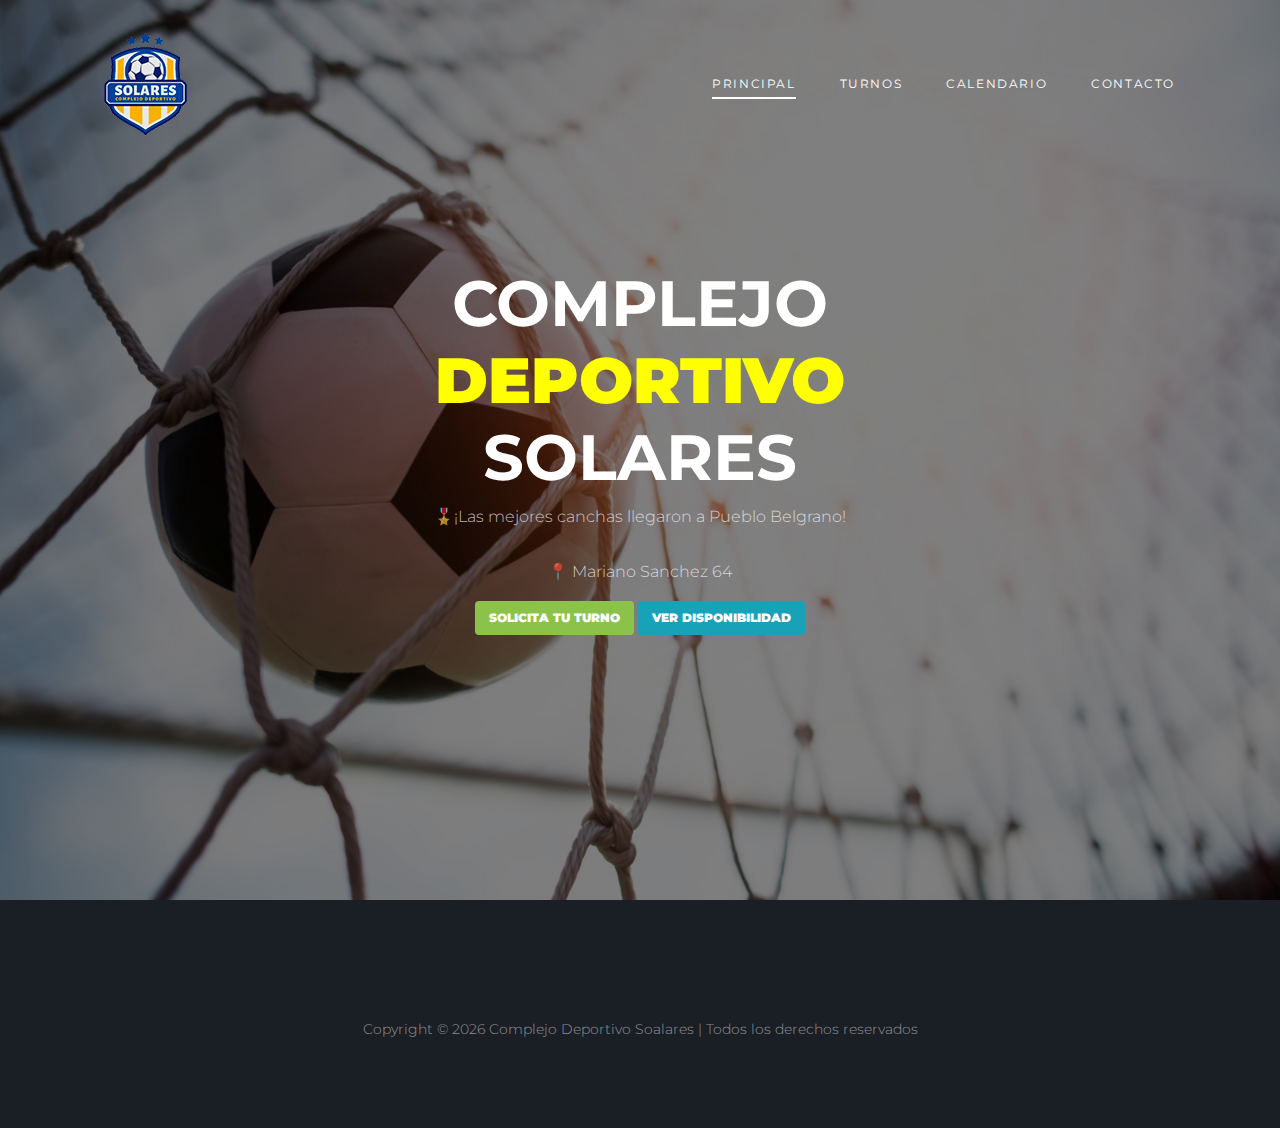
==== commit 18a26439: "Comment photos and news" ====
--- a/index.html
+++ b/index.html
@@ -94,11 +94,11 @@
     
     
 <!--    <div class="container">
-      
+
 
       <div class="row">
         <div class="col-lg-12">
-          
+
           <div class="d-flex team-vs">
             <span class="score">4-1</span>
             <div class="team-1 w-50">
@@ -130,7 +130,7 @@
       </div>
     </div>-->
 
-    <div class="container site-section">
+<!--    <div class="container site-section">
       <div class="row">
         <div class="col-6 title-section">
           <h2 class="heading">SERVICIOS</h2>
@@ -200,7 +200,7 @@
         </div>
 
       </div>
-    </div>
+    </div>-->
     
 <!--    <div class="site-section bg-dark">
       <div class="container">
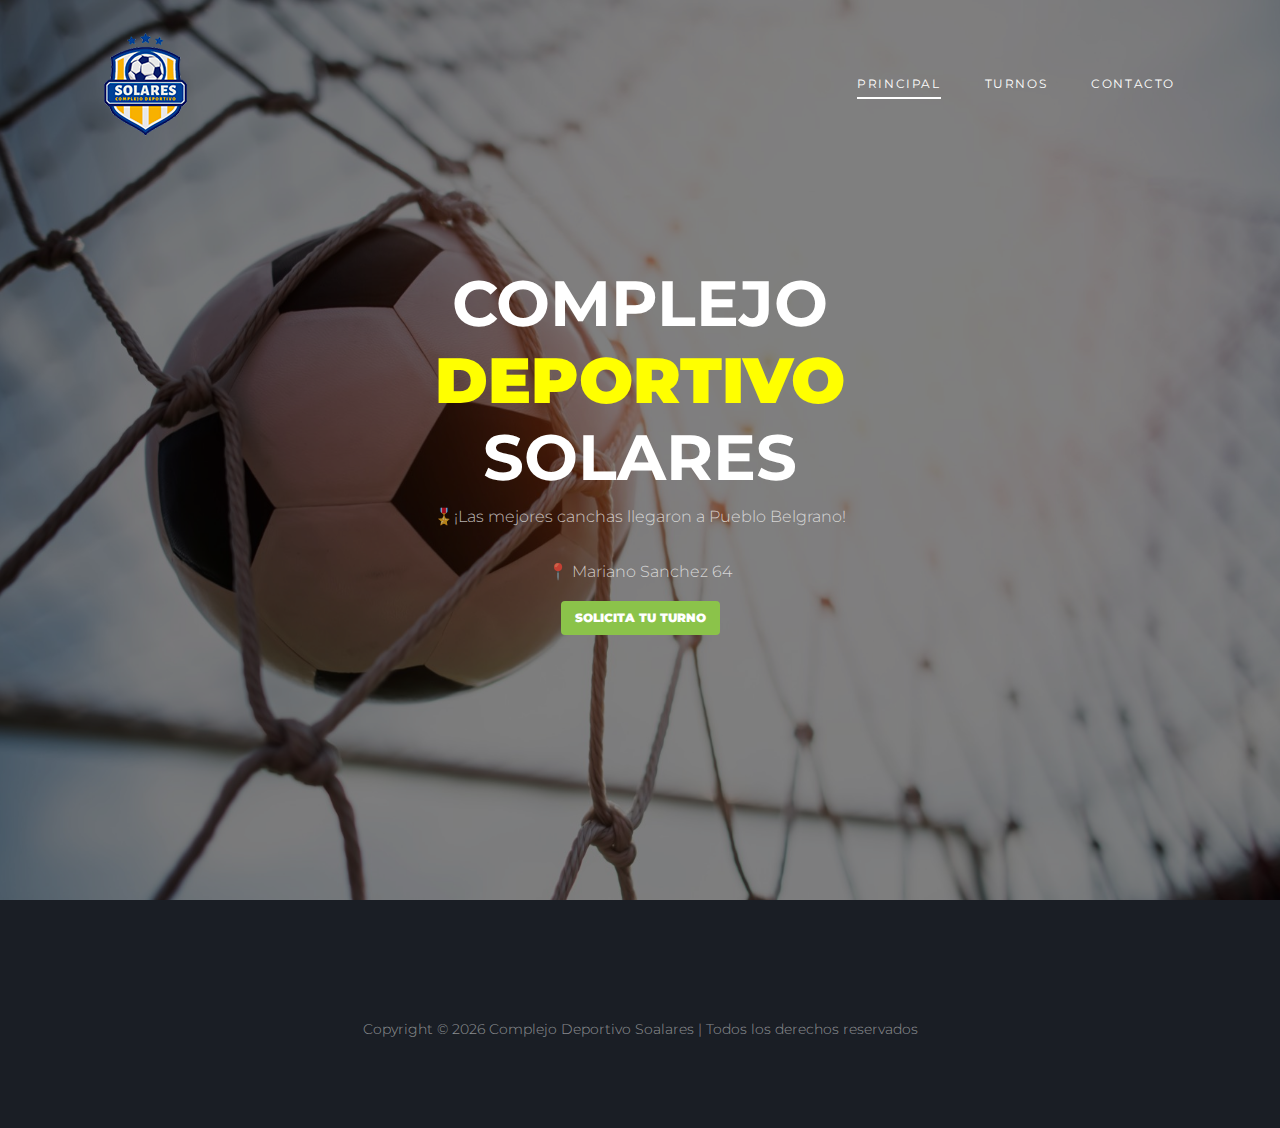
==== commit 901d57f0: "V 1.0.0 Web" ====
--- a/index.html
+++ b/index.html
@@ -59,8 +59,10 @@
             <nav class="site-navigation position-relative text-right" role="navigation">
               <ul class="site-menu main-menu js-clone-nav mr-auto d-none d-lg-block">
                 <li class="active"><a href="index.html" class="nav-link">Principal</a></li>
-                <li><a href="https://api.whatsapp.com/send?phone=5491154650775&text=Hola,%20+quisiera+reservar+una+Cancha" class="nav-link" target="_blank">Turnos</a></li>
+                <li><a href="https://api.whatsapp.com/send?phone=5491154669046&text=Hola,%20+quisiera+reservar+una+Cancha" class="nav-link" target="_blank">Turnos</a></li>
+<!--
                 <li><a href="calendar.html" class="nav-link" target="_blank">Calendario</a></li>
+-->
                 <li><a href="contact.html" class="nav-link">Contacto</a></li>
               </ul>
             </nav>
@@ -82,8 +84,10 @@
             <p>🎖️¡Las mejores canchas llegaron a Pueblo Belgrano! <br> <br>
               📍 Mariano Sanchez 64</p>
 
-            <a href="https://api.whatsapp.com/send?phone=5491154650775&text=Hola,%20+quisiera+reservar+una+Cancha" class="btn btn-success" style="color: white" target="_blank"> SOLICITA TU TURNO</a>
+            <a href="https://api.whatsapp.com/send?phone=5491154669046&text=Hola,%20+quisiera+reservar+una+Cancha" class="btn btn-success" style="color: white" target="_blank"> SOLICITA TU TURNO</a>
+<!--
             <a href="calendar.html" class="btn btn-info" style="color: white" target="_blank"> VER DISPONIBILIDAD</a>
+-->
 
 
           </div>
@@ -146,8 +150,8 @@
               <span class="meta">Fútbol</span>
               <h3 class="mb-4"><a href="#">Alquiler de canchas</a></h3>
               <p>Solicita vía whatsapp tu turno <br><br>
-                👇 +5491154650775</p>
-              <p><a href="https://api.whatsapp.com/send?phone=5491154650775&text=Hola,%20+quisiera+reservar+una+Cancha" target="_blank">Solicita tu Turno</a></p>
+                👇 +54 9 11 5466 9046</p>
+              <p><a href="https://api.whatsapp.com/send?phone=5491154669046&text=Hola,%20+quisiera+reservar+una+Cancha" target="_blank">Solicita tu Turno</a></p>
             </div>
           </div>
         </div>
@@ -160,7 +164,7 @@
               <span class="meta">Otros</span>
               <h3 class="mb-4"><a href="#">Servicios Adicionales</a></h3>
               <p>Eventos - Torneos - Cumpleaños - Escuela de Fútbol</p>
-              <p><a href="https://api.whatsapp.com/send?phone=5491154650775&text=Hola,%20+quisiera+consultar+por" target="_blank">¡Escribinos!</a></p>
+              <p><a href="https://api.whatsapp.com/send?phone=5491154669046&text=Hola,%20+quisiera+consultar+por" target="_blank">¡Escribinos!</a></p>
             </div>
           </div>
         </div>
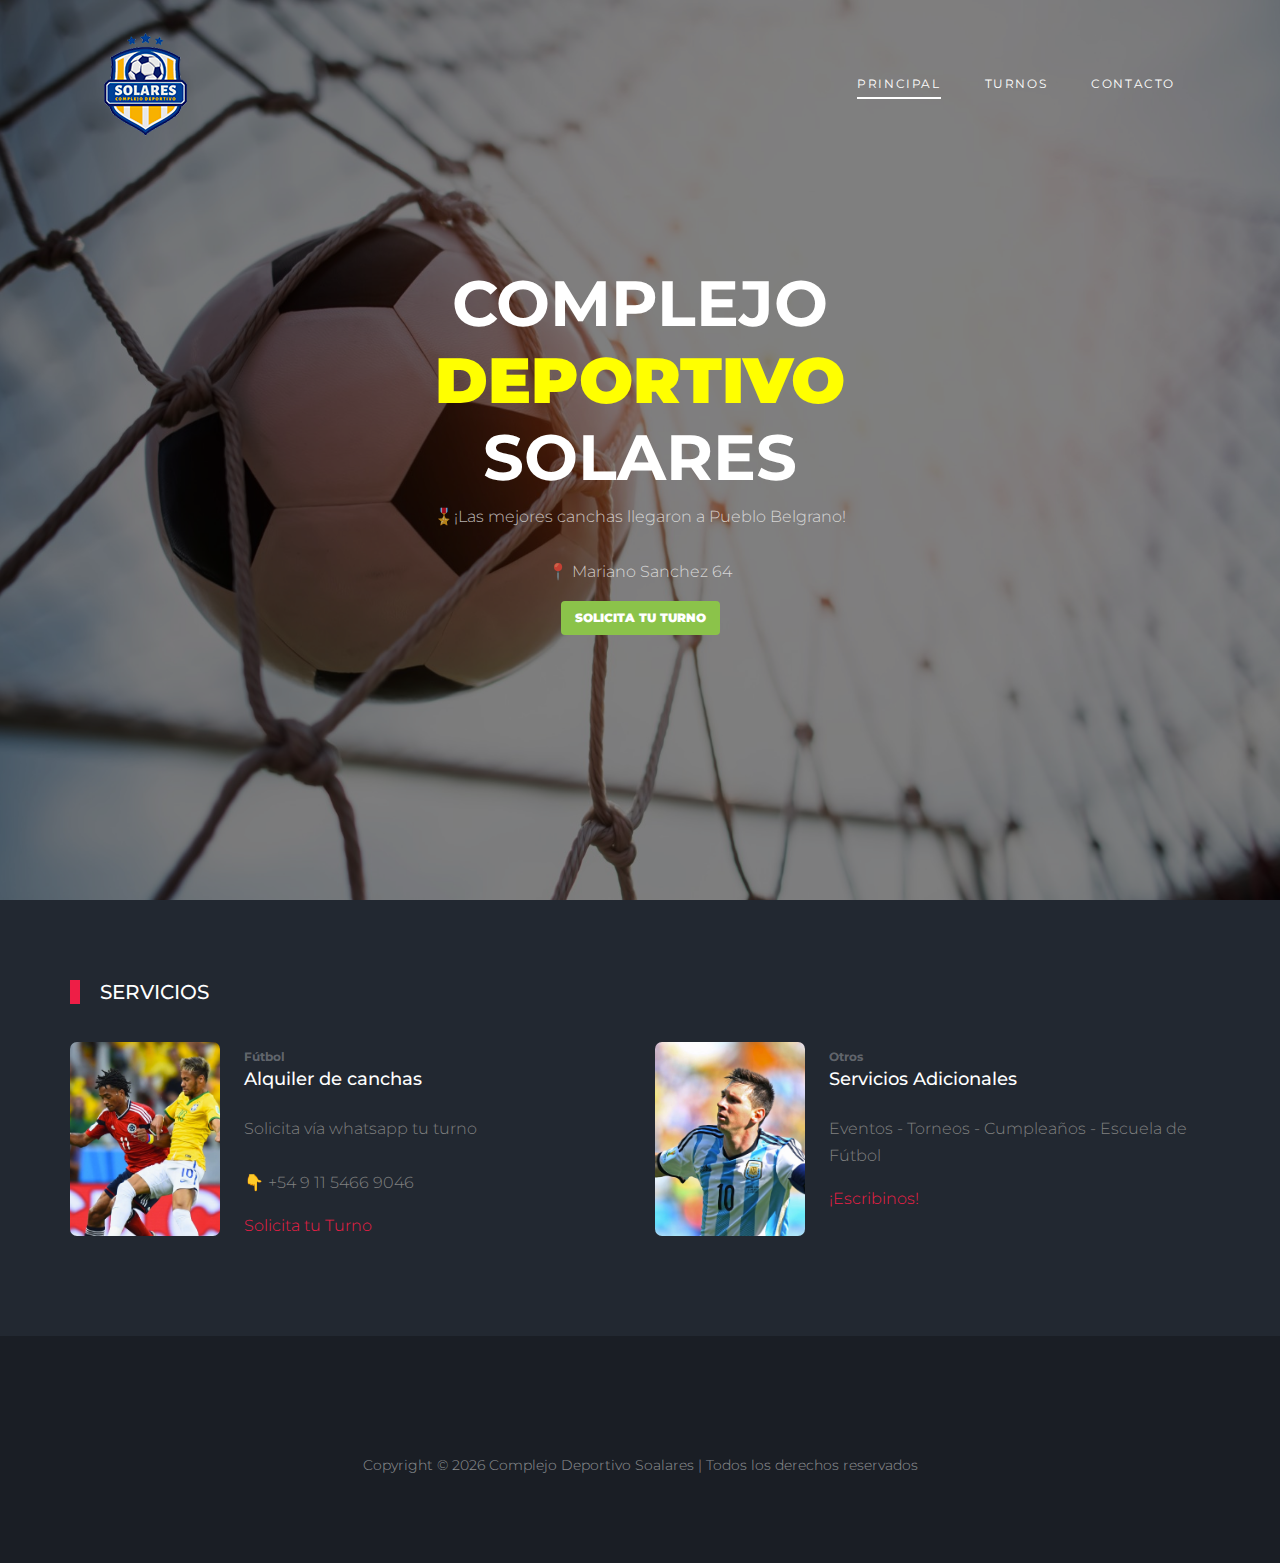
==== commit 36d49210: "add all" ====
--- a/index.html
+++ b/index.html
@@ -134,7 +134,7 @@
       </div>
     </div>-->
 
-<!--    <div class="container site-section">
+<div class="container site-section">
       <div class="row">
         <div class="col-6 title-section">
           <h2 class="heading">SERVICIOS</h2>
@@ -172,7 +172,7 @@
     </div>
   
 
-    <div class="latest-news">
+<!--    <div class="latest-news">
       <div class="container">
         <div class="row">
           <div class="col-12 title-section">
